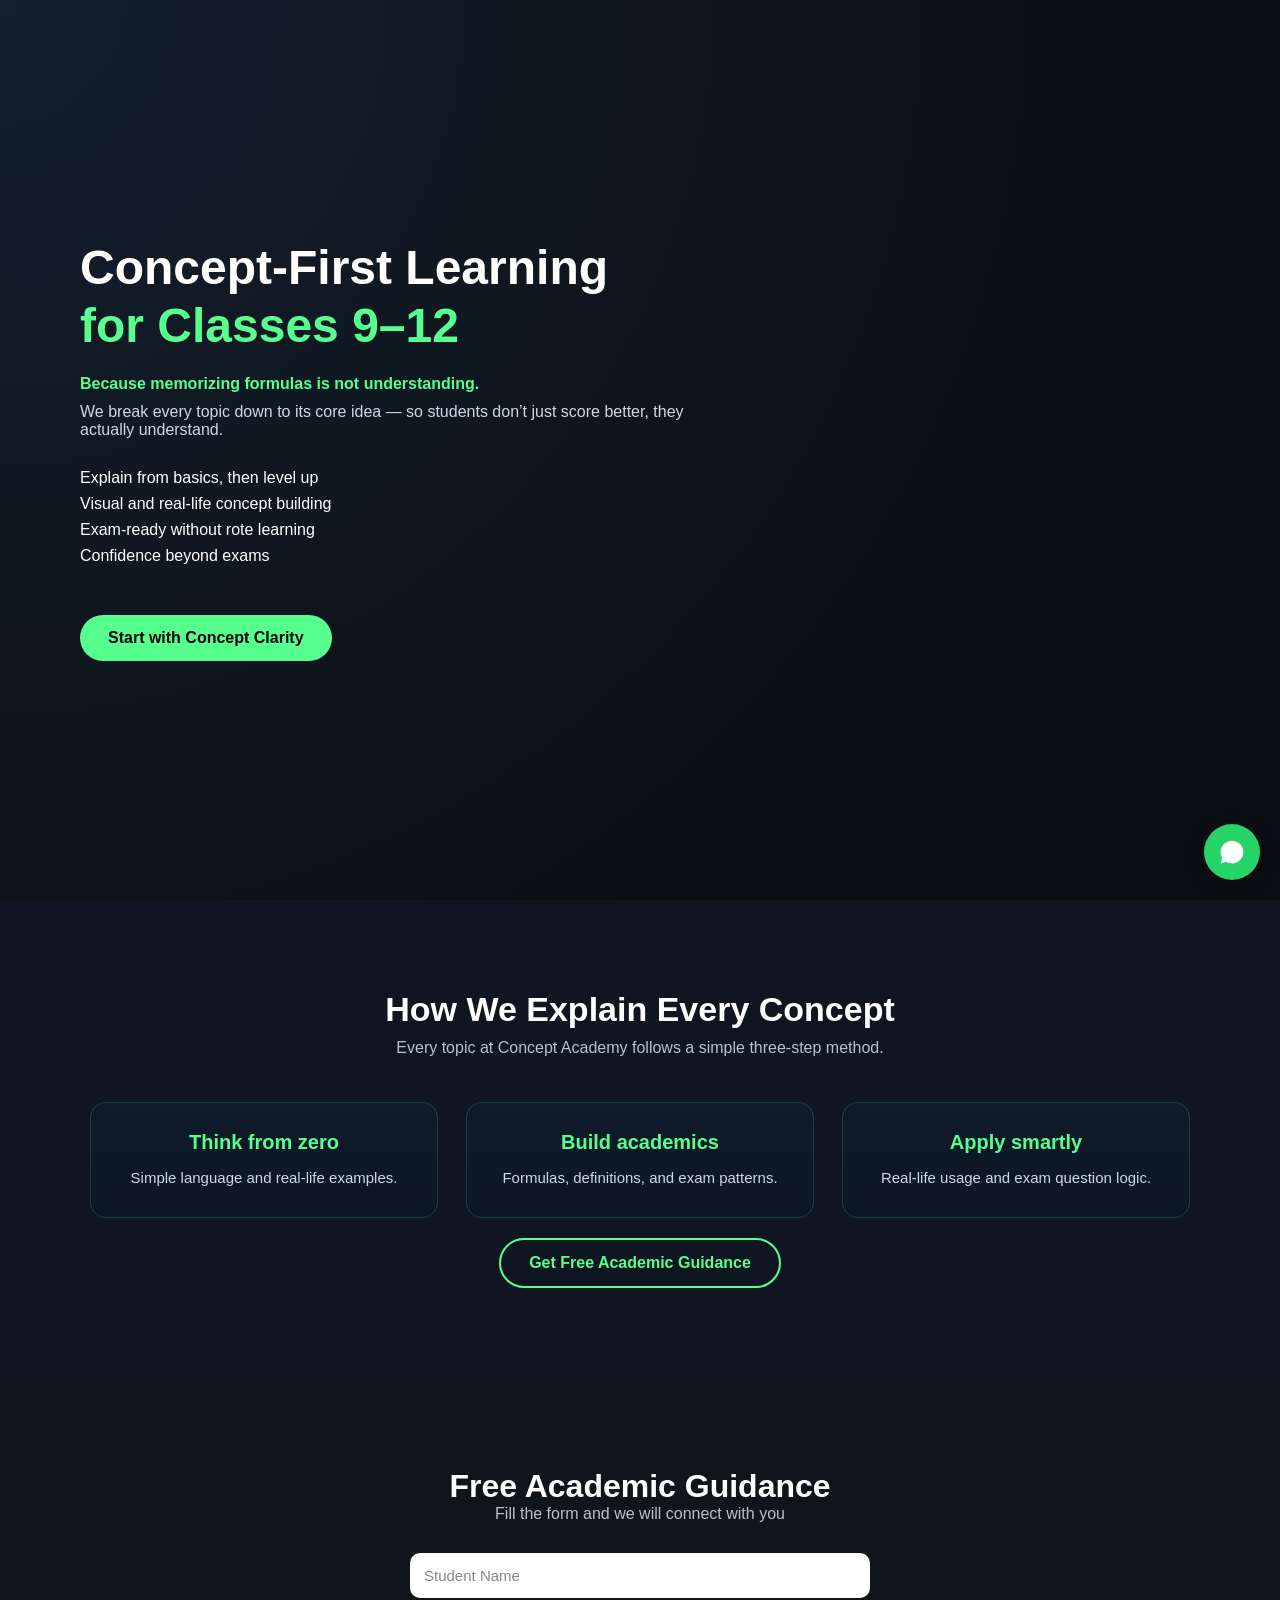
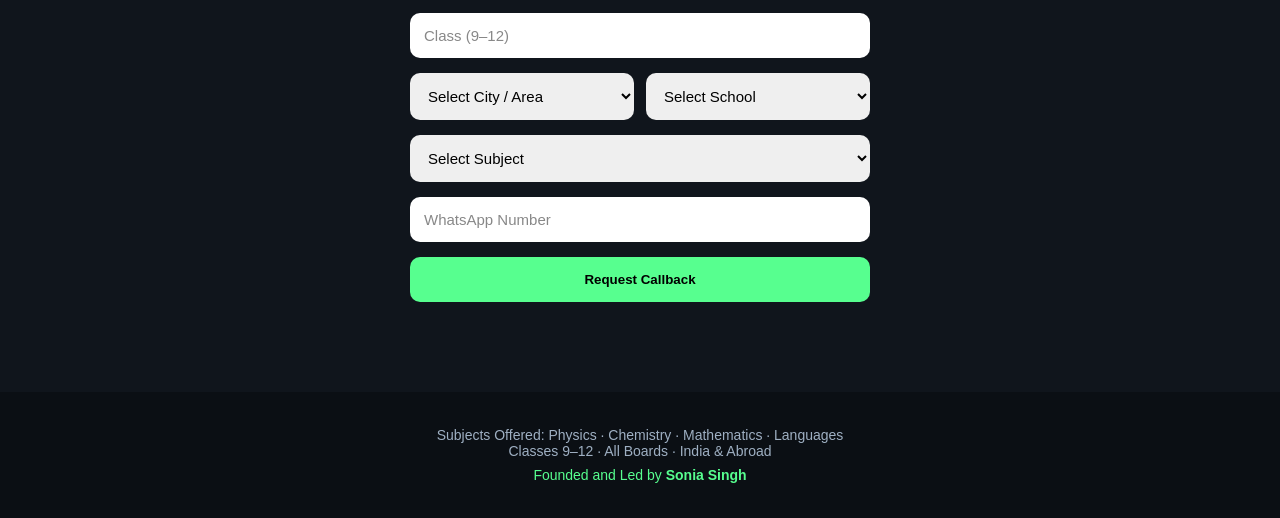
==== index.html @ 2df48bb9 "first website version" ====
<!DOCTYPE html>
<html lang="en">
<head>
  <meta charset="UTF-8" />
  <meta name="viewport" content="width=device-width, initial-scale=1.0" />
  <title>Concept Academy | Concept-First Learning</title>
  <link rel="stylesheet" href="style.css" />
</head>

<body>

<!-- HERO -->
<section class="hero reveal">
  <div class="hero-content">
    <h1>
      Concept-First Learning<br />
      <span>for Classes 9–12</span>
    </h1>

    <p class="tagline">Because memorizing formulas is not understanding.</p>

    <p class="subtext">
      We break every topic down to its core idea — so students don’t just score better,
      they actually understand.
    </p>

    <ul class="features">
      <li>Explain from basics, then level up</li>
      <li>Visual and real-life concept building</li>
      <li>Exam-ready without rote learning</li>
      <li>Confidence beyond exams</li>
    </ul>

    <a href="#method" class="cta">Start with Concept Clarity</a>
  </div>
</section>

<!-- METHOD -->
<section id="method" class="method reveal">
  <h2>How We Explain Every Concept</h2>
  <p class="method-sub">
    Every topic at Concept Academy follows a simple three-step method.
  </p>

  <div class="method-grid">
    <div class="method-card reveal">
      <h3>Think from zero</h3>
      <p>Simple language and real-life examples.</p>
    </div>

    <div class="method-card reveal">
      <h3>Build academics</h3>
      <p>Formulas, definitions, and exam patterns.</p>
    </div>

    <div class="method-card reveal">
      <h3>Apply smartly</h3>
      <p>Real-life usage and exam question logic.</p>
    </div>
  </div>

  <a href="#form" class="cta secondary">Get Free Academic Guidance</a>
</section>

<!-- FORM -->
<section id="form" class="form-section reveal">
  <h2>Free Academic Guidance</h2>
  <p>Fill the form and we will connect with you</p>

  <form id="leadForm">
    <input id="name" type="text" placeholder="Student Name" required />
    <input id="class" type="number" placeholder="Class (9–12)" required />

    <div class="two-col">
      <select id="city" required>
        <option value="" disabled selected>Select City / Area</option>
      </select>

      <select id="school" required>
        <option value="" disabled selected>Select School</option>
      </select>
    </div>

    <input id="cityOther" type="text" placeholder="Enter City / Area" />
    <input id="schoolOther" type="text" placeholder="Enter School Name" />

    <select id="subject" required>
      <option value="">Select Subject</option>
      <option>Physics</option>
      <option>Chemistry</option>
      <option>Mathematics</option>
      <option>Multiple Subjects</option>
    </select>

    <input id="phone" type="tel" placeholder="WhatsApp Number" required />
    <button type="submit">Request Callback</button>
  </form>
</section>

<!-- FOOTER -->
<footer>
  <p>Subjects Offered: Physics · Chemistry · Mathematics · Languages</p>
  <p>Classes 9–12 · All Boards · India & Abroad</p>
  <p class="owner">Founded and Led by <strong>Sonia Singh</strong></p>
</footer>

<!-- FLOATING WHATSAPP -->
<a
  id="whatsappFloat"
  class="whatsapp-float"
  data-number="919690862459"
  target="_blank"
  aria-label="Chat on WhatsApp"
>
  <svg viewBox="0 0 32 32" width="26" height="26" fill="#fff">
    <path d="M16 2C8.3 2 2 8.3 2 16c0 2.5.7 4.9 1.9 7.1L2 30l7.1-1.9C11.1 29.3 13.5 30 16 30c7.7 0 14-6.3 14-14S23.7 2 16 2z"/>
  </svg>
</a>

<script src="main.js"></script>
</body>
</html>
---- style.css ----
/* ================= GLOBAL ================= */
html {
  scroll-behavior: smooth;
}

* {
  margin: 0;
  padding: 0;
  box-sizing: border-box;
  font-family: "Segoe UI", Arial, sans-serif;
}

body {
  background: #0b0f14;
  color: #ffffff;
}

/* ================= HERO ================= */
.hero {
  min-height: 100vh;
  display: flex;
  align-items: center;
  padding: 80px;
  background: radial-gradient(circle at top left, #14202e, #0b0f14 70%);
}

.hero-content {
  max-width: 650px;
}

.hero h1 {
  font-size: 48px;
  line-height: 1.2;
}

.hero h1 span {
  color: #57ff8f;
}

.tagline {
  margin-top: 20px;
  color: #57ff8f;
  font-weight: 600;
}

.subtext {
  margin-top: 10px;
  color: #cfd8e3;
}

.features {
  margin: 30px 0;
  list-style: none;
}

.features li {
  margin-bottom: 8px;
}

/* ================= CTA ================= */
.cta {
  display: inline-block;
  margin-top: 20px;
  padding: 14px 28px;
  background: #57ff8f;
  color: #000;
  border-radius: 30px;
  font-weight: bold;
  text-decoration: none;
  transition: all 0.3s ease;
}

.cta:hover {
  transform: translateY(-2px);
  box-shadow: 0 8px 20px rgba(87, 255, 143, 0.35);
}

.cta.secondary {
  background: transparent;
  border: 2px solid #57ff8f;
  color: #57ff8f;
}

.cta.secondary:hover {
  background: #57ff8f;
  color: #000;
}

/* ================= METHOD SECTION ================= */
.method {
  padding: 90px 20px;
  background: #0f1621;
  text-align: center;
}

.method h2 {
  font-size: 34px;
}

.method-sub {
  margin-top: 10px;
  margin-bottom: 45px;
  color: #b5c2d1;
}

/* GRID */
.method-grid {
  display: grid;
  grid-template-columns: repeat(auto-fit, minmax(260px, 1fr));
  gap: 28px;
  max-width: 1100px;
  margin: auto;
}

/* CARD */
.method-card {
  background: linear-gradient(180deg, #101b2a, #0c1624);
  padding: 28px;
  border-radius: 16px;
  border: 1px solid rgba(87, 255, 143, 0.18);
  box-shadow: 0 0 0 rgba(87, 255, 143, 0);
  transition: all 0.35s ease;
}

.method-card:hover {
  transform: translateY(-6px);
  box-shadow: 0 0 22px rgba(87, 255, 143, 0.35);
}

/* CARD TEXT */
.method-card h3 {
  color: #57ff8f;
  margin-bottom: 12px;
  font-size: 20px;
  font-weight: 600;
}

.method-card p {
  color: #cfd8e3;
  line-height: 1.55;
  font-size: 15px;
}

/* ================= FORM SECTION ================= */
.form-section {
  background: #10151c;
  padding: 90px 20px;
  text-align: center;
}

.form-section h2 {
  font-size: 32px;
}

.form-section p {
  color: #b5c2d1;
  margin-bottom: 30px;
}

/* FORM */
form {
  max-width: 460px;
  margin: auto;
  display: grid;
  gap: 15px;
}

input,
select {
  padding: 14px;
  border-radius: 10px;
  border: none;
  width: 100%;
  font-size: 15px;
}

input::placeholder {
  color: #888;
}

.two-col {
  display: grid;
  grid-template-columns: 1fr 1fr;
  gap: 12px;
}

#cityOther,
#schoolOther {
  display: none;
}

/* BUTTON */
button {
  padding: 15px;
  border-radius: 10px;
  border: none;
  background: #57ff8f;
  font-weight: bold;
  cursor: pointer;
  transition: all 0.3s ease;
}

button:hover {
  transform: translateY(-2px);
  box-shadow: 0 8px 20px rgba(87, 255, 143, 0.35);
}

/* ================= FOOTER ================= */
footer {
  padding: 35px 20px;
  text-align: center;
  color: #9fb0c3;
  font-size: 14px;
}

footer .owner {
  margin-top: 8px;
  color: #57ff8f;
}

/* ================= FLOATING WHATSAPP ================= */
.whatsapp-float {
  position: fixed;
  right: 20px;
  bottom: 20px;
  width: 56px;
  height: 56px;
  background: #25d366;
  border-radius: 50%;
  display: flex;
  align-items: center;
  justify-content: center;
  box-shadow: 0 6px 18px rgba(0, 0, 0, 0.4);
  z-index: 9999;
  transition: transform 0.3s ease;
}

.whatsapp-float:hover {
  transform: scale(1.08);
}

/* ================= RESPONSIVE ================= */
@media (max-width: 768px) {
  .hero {
    padding: 60px 25px;
  }

  .hero h1 {
    font-size: 38px;
  }

  .two-col {
    grid-template-columns: 1fr;
  }
}

/* ================= SCROLL ANIMATION ================= */

.reveal {
  opacity: 0;
  transform: translateY(40px);
  transition: all 0.8s ease;
}

.reveal.active {
  opacity: 1;
  transform: translateY(0);
}
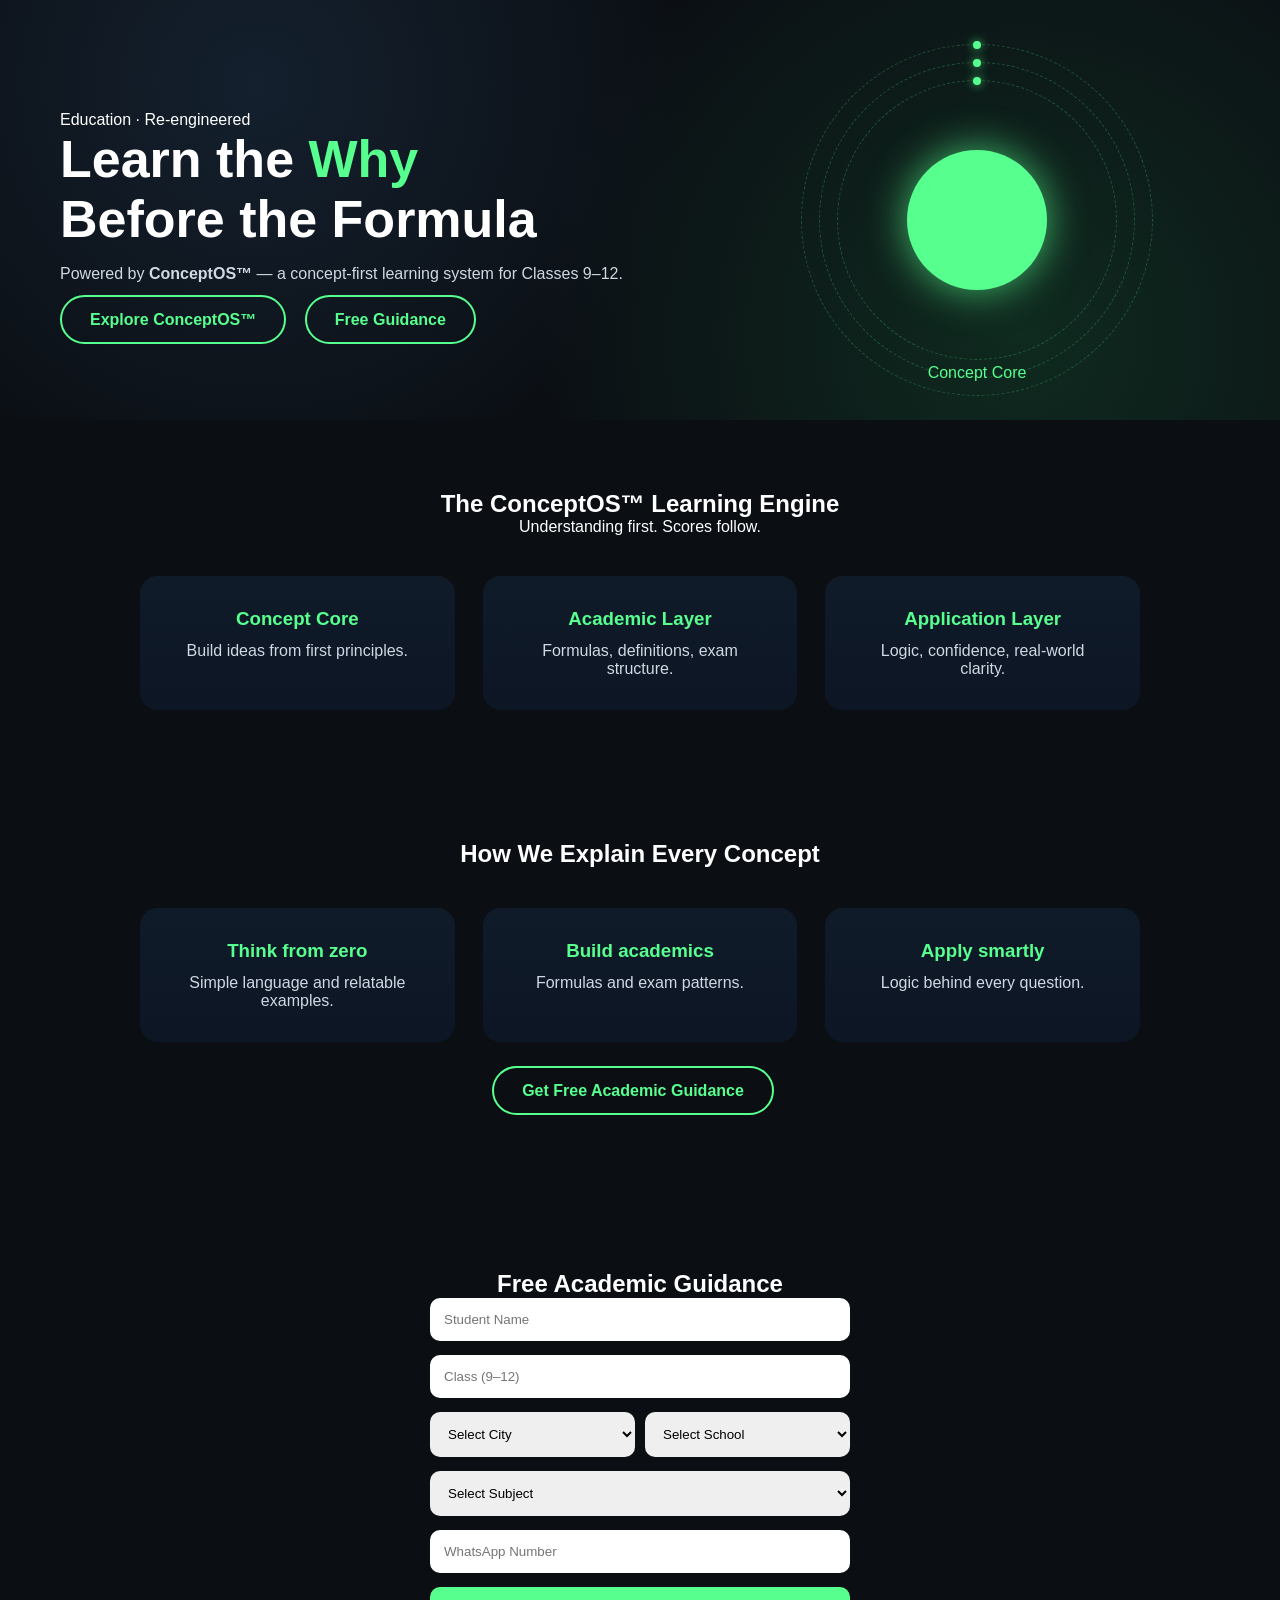
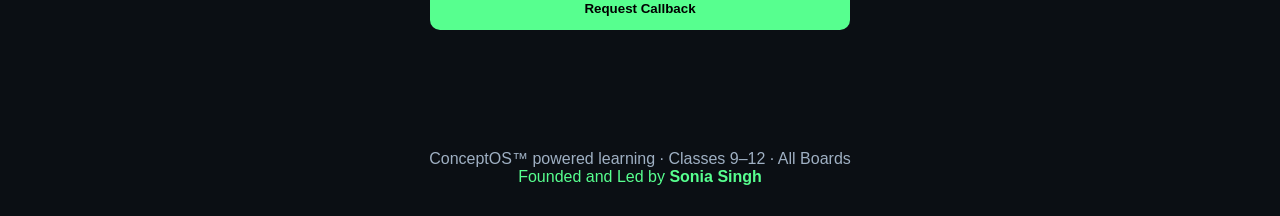
==== commit e97306f9: "Fix layout break, stabilize ConceptOS hero and galaxy animation" ====
--- a/index.html
+++ b/index.html
@@ -3,77 +3,104 @@
 <head>
   <meta charset="UTF-8" />
   <meta name="viewport" content="width=device-width, initial-scale=1.0" />
-  <title>Concept Academy | Concept-First Learning</title>
+  <title>Concept Academy | ConceptOS™</title>
   <link rel="stylesheet" href="style.css" />
 </head>
 
 <body>
 
 <!-- HERO -->
-<section class="hero reveal">
-  <div class="hero-content">
-    <h1>
-      Concept-First Learning<br />
-      <span>for Classes 9–12</span>
-    </h1>
+<section class="hero">
+  <div class="hero-grid">
 
-    <p class="tagline">Because memorizing formulas is not understanding.</p>
+    <div class="hero-text">
+      <p class="hero-eyebrow">Education · Re-engineered</p>
 
-    <p class="subtext">
-      We break every topic down to its core idea — so students don’t just score better,
-      they actually understand.
-    </p>
+      <h1>
+        Learn the <span>Why</span><br />
+        Before the Formula
+      </h1>
 
-    <ul class="features">
-      <li>Explain from basics, then level up</li>
-      <li>Visual and real-life concept building</li>
-      <li>Exam-ready without rote learning</li>
-      <li>Confidence beyond exams</li>
-    </ul>
+      <p class="hero-subtext">
+        Powered by <strong>ConceptOS™</strong> — a concept-first learning system
+        for Classes 9–12.
+      </p>
 
-    <a href="#method" class="cta">Start with Concept Clarity</a>
+      <div class="hero-cta">
+        <a href="#system" class="cta outline">Explore ConceptOS™</a>
+        <a href="#form" class="cta outline">Free Guidance</a>
+      </div>
+    </div>
+
+    <div class="hero-visual">
+      <div class="core-system">
+        <div class="orbit orbit-1"><span class="planet"></span></div>
+        <div class="orbit orbit-2"><span class="planet"></span></div>
+        <div class="orbit orbit-3"><span class="planet"></span></div>
+
+        <div class="galaxy"></div>
+        <div class="core-circle"></div>
+        <span class="core-label">Concept Core</span>
+      </div>
+    </div>
+
+  </div>
+</section>
+
+<!-- SYSTEM -->
+<section id="system" class="system">
+  <h2>The ConceptOS™ Learning Engine</h2>
+  <p class="system-sub">Understanding first. Scores follow.</p>
+
+  <div class="system-grid">
+    <div class="glow-card">
+      <h3>Concept Core</h3>
+      <p>Build ideas from first principles.</p>
+    </div>
+    <div class="glow-card">
+      <h3>Academic Layer</h3>
+      <p>Formulas, definitions, exam structure.</p>
+    </div>
+    <div class="glow-card">
+      <h3>Application Layer</h3>
+      <p>Logic, confidence, real-world clarity.</p>
+    </div>
   </div>
 </section>
 
 <!-- METHOD -->
-<section id="method" class="method reveal">
+<section class="method">
   <h2>How We Explain Every Concept</h2>
-  <p class="method-sub">
-    Every topic at Concept Academy follows a simple three-step method.
-  </p>
 
   <div class="method-grid">
-    <div class="method-card reveal">
+    <div class="glow-card">
       <h3>Think from zero</h3>
-      <p>Simple language and real-life examples.</p>
+      <p>Simple language and relatable examples.</p>
     </div>
-
-    <div class="method-card reveal">
+    <div class="glow-card">
       <h3>Build academics</h3>
-      <p>Formulas, definitions, and exam patterns.</p>
+      <p>Formulas and exam patterns.</p>
     </div>
-
-    <div class="method-card reveal">
+    <div class="glow-card">
       <h3>Apply smartly</h3>
-      <p>Real-life usage and exam question logic.</p>
+      <p>Logic behind every question.</p>
     </div>
   </div>
 
-  <a href="#form" class="cta secondary">Get Free Academic Guidance</a>
+  <a href="#form" class="cta outline">Get Free Academic Guidance</a>
 </section>
 
 <!-- FORM -->
-<section id="form" class="form-section reveal">
+<section id="form" class="form-section">
   <h2>Free Academic Guidance</h2>
-  <p>Fill the form and we will connect with you</p>
 
   <form id="leadForm">
-    <input id="name" type="text" placeholder="Student Name" required />
+    <input id="name" placeholder="Student Name" required />
     <input id="class" type="number" placeholder="Class (9–12)" required />
 
     <div class="two-col">
       <select id="city" required>
-        <option value="" disabled selected>Select City / Area</option>
+        <option value="" disabled selected>Select City</option>
       </select>
 
       <select id="school" required>
@@ -81,8 +108,8 @@
       </select>
     </div>
 
-    <input id="cityOther" type="text" placeholder="Enter City / Area" />
-    <input id="schoolOther" type="text" placeholder="Enter School Name" />
+    <input id="cityOther" placeholder="Enter City" />
+    <input id="schoolOther" placeholder="Enter School" />
 
     <select id="subject" required>
       <option value="">Select Subject</option>
@@ -92,30 +119,15 @@
       <option>Multiple Subjects</option>
     </select>
 
-    <input id="phone" type="tel" placeholder="WhatsApp Number" required />
+    <input id="phone" placeholder="WhatsApp Number" required />
     <button type="submit">Request Callback</button>
   </form>
 </section>
 
-<!-- FOOTER -->
 <footer>
-  <p>Subjects Offered: Physics · Chemistry · Mathematics · Languages</p>
-  <p>Classes 9–12 · All Boards · India & Abroad</p>
+  <p>ConceptOS™ powered learning · Classes 9–12 · All Boards</p>
   <p class="owner">Founded and Led by <strong>Sonia Singh</strong></p>
 </footer>
-
-<!-- FLOATING WHATSAPP -->
-<a
-  id="whatsappFloat"
-  class="whatsapp-float"
-  data-number="919690862459"
-  target="_blank"
-  aria-label="Chat on WhatsApp"
->
-  <svg viewBox="0 0 32 32" width="26" height="26" fill="#fff">
-    <path d="M16 2C8.3 2 2 8.3 2 16c0 2.5.7 4.9 1.9 7.1L2 30l7.1-1.9C11.1 29.3 13.5 30 16 30c7.7 0 14-6.3 14-14S23.7 2 16 2z"/>
-  </svg>
-</a>
 
 <script src="main.js"></script>
 </body>
--- a/style.css
+++ b/style.css
@@ -1,268 +1,212 @@
-/* ================= GLOBAL ================= */
-html {
-  scroll-behavior: smooth;
-}
-
-* {
-  margin: 0;
-  padding: 0;
-  box-sizing: border-box;
-  font-family: "Segoe UI", Arial, sans-serif;
-}
-
+* { margin: 0; padding: 0; box-sizing: border-box; }
 body {
   background: #0b0f14;
-  color: #ffffff;
-}
-
-/* ================= HERO ================= */
+  color: #fff;
+  font-family: "Segoe UI", Arial, sans-serif;
+}
+
+/* HERO */
 .hero {
-  min-height: 100vh;
-  display: flex;
+  padding: 90px 60px 70px; /* reduced bottom gap */
+  background:
+    radial-gradient(circle at 20% 20%, #14202e, transparent 40%),
+    radial-gradient(circle at 80% 80%, #0f2a1f, transparent 45%),
+    #0b0f14;
+}
+
+.hero-grid {
+  max-width: 1200px;
+  margin: auto;
+  display: grid;
+  grid-template-columns: 1.1fr 0.9fr;
+  gap: 80px;
   align-items: center;
-  padding: 80px;
-  background: radial-gradient(circle at top left, #14202e, #0b0f14 70%);
-}
-
-.hero-content {
-  max-width: 650px;
-}
-
-.hero h1 {
-  font-size: 48px;
-  line-height: 1.2;
-}
-
-.hero h1 span {
-  color: #57ff8f;
-}
-
-.tagline {
-  margin-top: 20px;
-  color: #57ff8f;
-  font-weight: 600;
-}
-
-.subtext {
-  margin-top: 10px;
+}
+
+.hero h1 { font-size: 52px; }
+.hero h1 span { color: #57ff8f; }
+
+.hero-subtext {
+  margin-top: 16px;
   color: #cfd8e3;
 }
 
-.features {
-  margin: 30px 0;
-  list-style: none;
-}
-
-.features li {
-  margin-bottom: 8px;
-}
-
-/* ================= CTA ================= */
+.hero-cta { margin-top: 28px; }
+
+/* CTA */
 .cta {
-  display: inline-block;
-  margin-top: 20px;
   padding: 14px 28px;
-  background: #57ff8f;
-  color: #000;
   border-radius: 30px;
-  font-weight: bold;
-  text-decoration: none;
-  transition: all 0.3s ease;
-}
-
-.cta:hover {
-  transform: translateY(-2px);
-  box-shadow: 0 8px 20px rgba(87, 255, 143, 0.35);
-}
-
-.cta.secondary {
-  background: transparent;
   border: 2px solid #57ff8f;
   color: #57ff8f;
-}
-
-.cta.secondary:hover {
+  text-decoration: none;
+  font-weight: bold;
+  margin-right: 14px;
+}
+.cta:hover {
   background: #57ff8f;
   color: #000;
 }
 
-/* ================= METHOD SECTION ================= */
+/* CORE SYSTEM */
+.hero-visual {
+  display: flex;
+  justify-content: center;
+}
+
+.core-system {
+  width: 260px;
+  height: 260px;
+  position: relative;
+}
+
+/* ORBITS */
+.orbit {
+  position: absolute;
+  inset: 0;
+  border-radius: 50%;
+  border: 1px dashed rgba(87,255,143,0.25);
+  animation: spin linear infinite;
+}
+
+.orbit-1 { inset: -10px; animation-duration: 18s; }
+.orbit-2 { inset: -28px; animation-duration: 26s; }
+.orbit-3 { inset: -46px; animation-duration: 34s; }
+
+/* PLANET */
+.planet {
+  position: absolute;
+  top: -4px;
+  left: 50%;
+  width: 8px;
+  height: 8px;
+  background: #57ff8f;
+  border-radius: 50%;
+  box-shadow: 0 0 10px rgba(87,255,143,0.8);
+  transform: translateX(-50%);
+}
+
+/* CORE */
+.galaxy {
+  position: absolute;
+  inset: 0;
+  border-radius: 50%;
+}
+
+.core-circle {
+  position: absolute;
+  inset: 60px;
+  border-radius: 50%;
+  background: #57ff8f;
+  box-shadow: 0 0 40px rgba(87,255,143,.7);
+}
+
+.core-label {
+  position: absolute;
+  bottom: -32px;
+  width: 100%;
+  text-align: center;
+  color: #57ff8f;
+}
+
+@keyframes spin {
+  to { transform: rotate(360deg); }
+}
+
+/* SECTIONS (reduced gap between system & method) */
+.system {
+  padding: 70px 20px 40px;
+  text-align: center;
+}
+
 .method {
-  padding: 90px 20px;
-  background: #0f1621;
-  text-align: center;
-}
-
-.method h2 {
-  font-size: 34px;
-}
-
-.method-sub {
-  margin-top: 10px;
-  margin-bottom: 45px;
-  color: #b5c2d1;
-}
-
-/* GRID */
-.method-grid {
-  display: grid;
-  grid-template-columns: repeat(auto-fit, minmax(260px, 1fr));
+  padding: 50px 20px 80px;
+  text-align: center;
+}
+
+/* GLOW CARDS */
+.system-grid, .method-grid {
+  max-width: 1000px;
+  margin: 40px auto;
+  display: grid;
+  grid-template-columns: repeat(auto-fit,minmax(260px,1fr));
   gap: 28px;
-  max-width: 1100px;
-  margin: auto;
-}
-
-/* CARD */
-.method-card {
+}
+
+.glow-card {
+  position: relative;
   background: linear-gradient(180deg, #101b2a, #0c1624);
-  padding: 28px;
-  border-radius: 16px;
-  border: 1px solid rgba(87, 255, 143, 0.18);
-  box-shadow: 0 0 0 rgba(87, 255, 143, 0);
-  transition: all 0.35s ease;
-}
-
-.method-card:hover {
-  transform: translateY(-6px);
-  box-shadow: 0 0 22px rgba(87, 255, 143, 0.35);
-}
-
-/* CARD TEXT */
-.method-card h3 {
+  padding: 32px;
+  border-radius: 18px;
+  overflow: hidden;
+  transition: transform 0.35s ease;
+}
+
+.glow-card h3 {
   color: #57ff8f;
   margin-bottom: 12px;
-  font-size: 20px;
-  font-weight: 600;
-}
-
-.method-card p {
+  position: relative;
+  z-index: 2;
+}
+
+.glow-card p {
   color: #cfd8e3;
-  line-height: 1.55;
-  font-size: 15px;
-}
-
-/* ================= FORM SECTION ================= */
+  position: relative;
+  z-index: 2;
+}
+
+.glow-card::before {
+  content: "";
+  position: absolute;
+  inset: -40%;
+  background: radial-gradient(circle, rgba(87,255,143,0.25), transparent 60%);
+  opacity: 0;
+  transition: opacity 0.4s ease;
+}
+
+.glow-card:hover::before { opacity: 1; }
+.glow-card:hover { transform: translateY(-6px); }
+
+/* FORM */
 .form-section {
-  background: #10151c;
   padding: 90px 20px;
   text-align: center;
 }
 
-.form-section h2 {
-  font-size: 32px;
-}
-
-.form-section p {
-  color: #b5c2d1;
-  margin-bottom: 30px;
-}
-
-/* FORM */
-form {
-  max-width: 460px;
+.form-section form {
+  max-width: 420px;
   margin: auto;
   display: grid;
-  gap: 15px;
-}
-
-input,
-select {
+  gap: 14px;
+}
+
+input, select, button {
   padding: 14px;
   border-radius: 10px;
   border: none;
-  width: 100%;
-  font-size: 15px;
-}
-
-input::placeholder {
-  color: #888;
 }
 
 .two-col {
   display: grid;
   grid-template-columns: 1fr 1fr;
-  gap: 12px;
-}
-
-#cityOther,
-#schoolOther {
-  display: none;
-}
-
-/* BUTTON */
+  gap: 10px;
+}
+
+#cityOther, #schoolOther { display: none; }
+
 button {
-  padding: 15px;
-  border-radius: 10px;
-  border: none;
   background: #57ff8f;
   font-weight: bold;
-  cursor: pointer;
-  transition: all 0.3s ease;
-}
-
-button:hover {
-  transform: translateY(-2px);
-  box-shadow: 0 8px 20px rgba(87, 255, 143, 0.35);
-}
-
-/* ================= FOOTER ================= */
+}
+
+/* FOOTER */
 footer {
-  padding: 35px 20px;
+  padding: 30px;
   text-align: center;
   color: #9fb0c3;
-  font-size: 14px;
-}
-
-footer .owner {
-  margin-top: 8px;
-  color: #57ff8f;
-}
-
-/* ================= FLOATING WHATSAPP ================= */
-.whatsapp-float {
-  position: fixed;
-  right: 20px;
-  bottom: 20px;
-  width: 56px;
-  height: 56px;
-  background: #25d366;
-  border-radius: 50%;
-  display: flex;
-  align-items: center;
-  justify-content: center;
-  box-shadow: 0 6px 18px rgba(0, 0, 0, 0.4);
-  z-index: 9999;
-  transition: transform 0.3s ease;
-}
-
-.whatsapp-float:hover {
-  transform: scale(1.08);
-}
-
-/* ================= RESPONSIVE ================= */
-@media (max-width: 768px) {
-  .hero {
-    padding: 60px 25px;
-  }
-
-  .hero h1 {
-    font-size: 38px;
-  }
-
-  .two-col {
-    grid-template-columns: 1fr;
-  }
-}
-
-/* ================= SCROLL ANIMATION ================= */
-
-.reveal {
-  opacity: 0;
-  transform: translateY(40px);
-  transition: all 0.8s ease;
-}
-
-.reveal.active {
-  opacity: 1;
-  transform: translateY(0);
-}
+}
+.owner { color: #57ff8f; }
+
+@media(max-width:900px){
+  .hero-grid { grid-template-columns: 1fr; text-align: center; }
+}
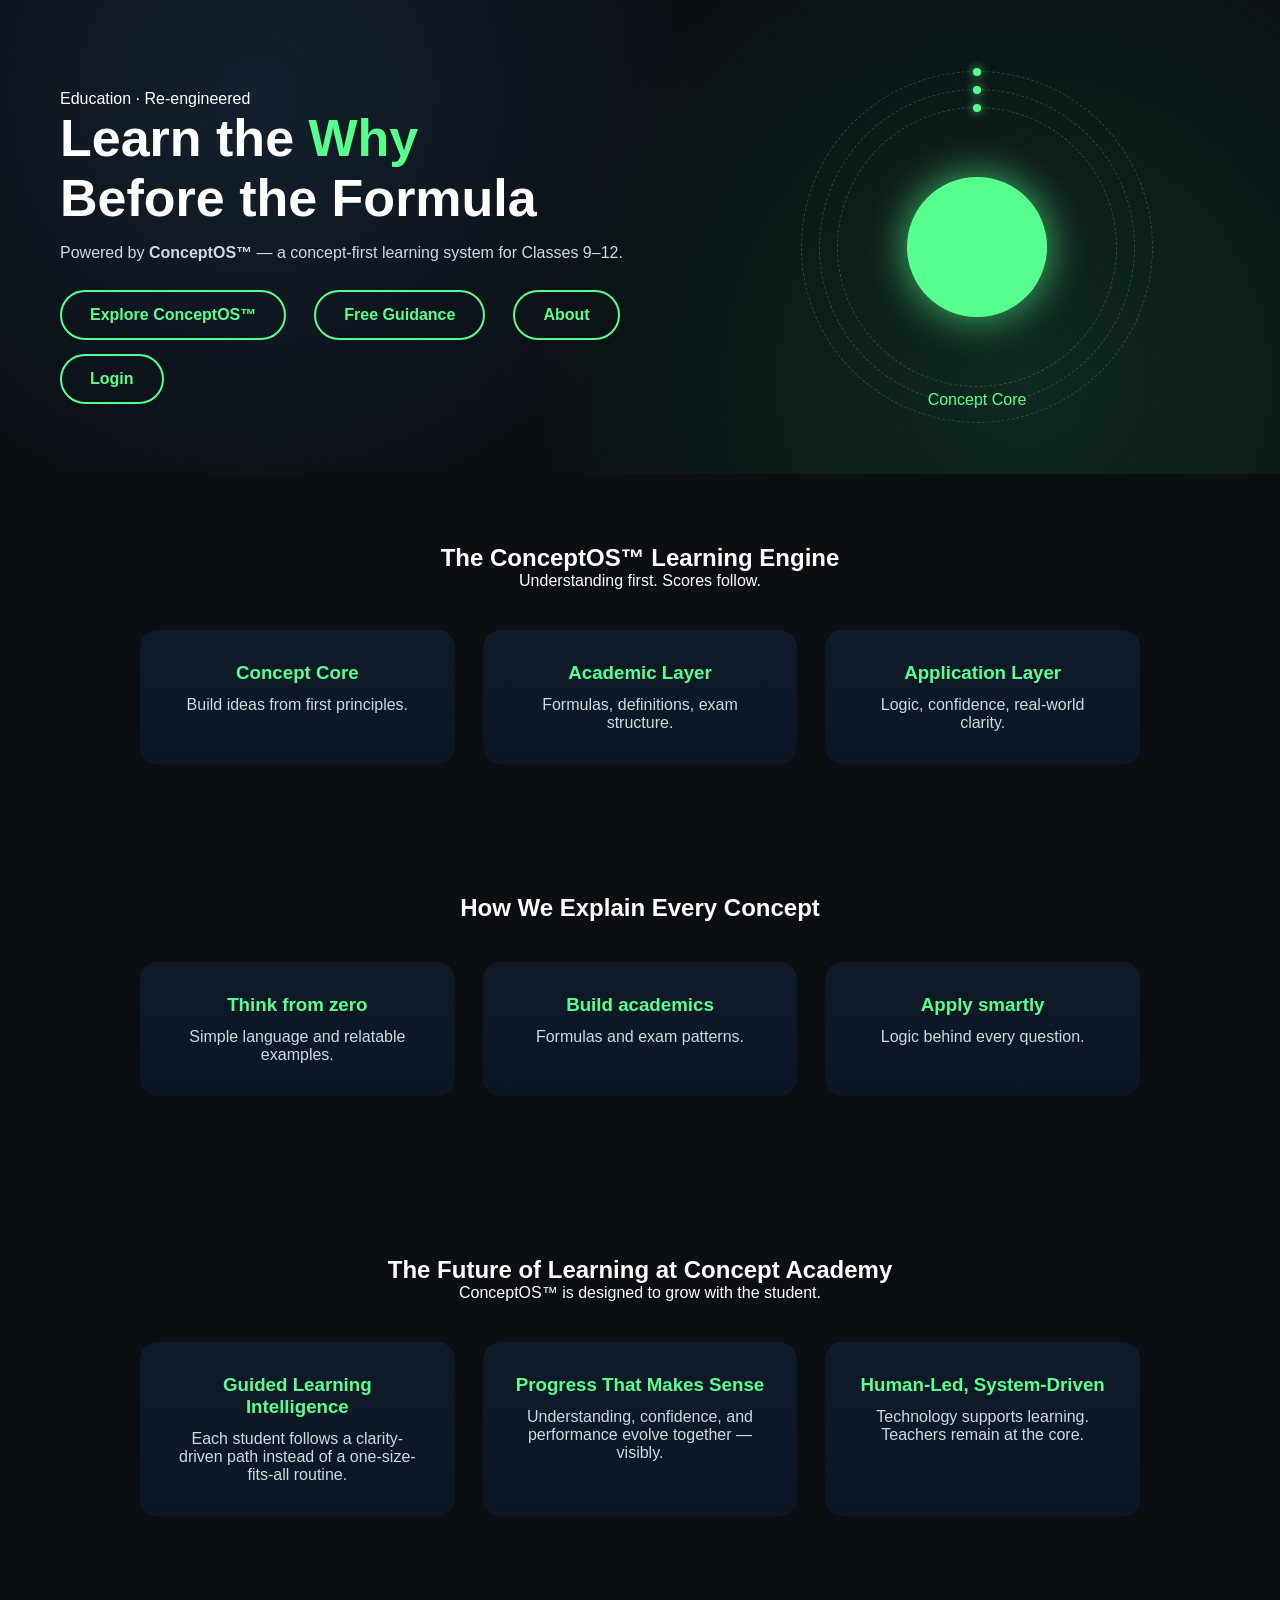
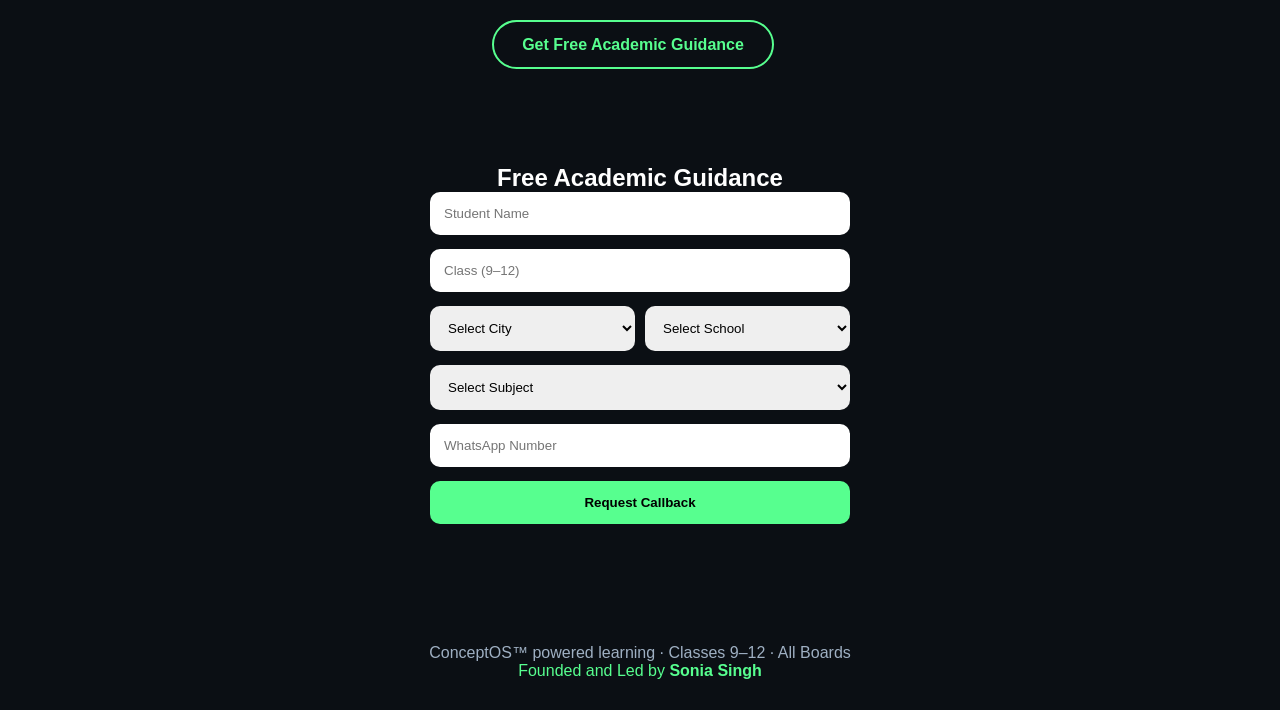
==== commit 3b387100: "Add About page and Login page, improve site structure" ====
--- a/index.html
+++ b/index.html
@@ -4,12 +4,14 @@
   <meta charset="UTF-8" />
   <meta name="viewport" content="width=device-width, initial-scale=1.0" />
   <title>Concept Academy | ConceptOS™</title>
-  <link rel="stylesheet" href="style.css" />
+
+  <!-- V2 CSS -->
+  <link rel="stylesheet" href="main.css" />
 </head>
 
 <body>
 
-<!-- HERO -->
+<!-- ================= HERO ================= -->
 <section class="hero">
   <div class="hero-grid">
 
@@ -26,9 +28,11 @@
         for Classes 9–12.
       </p>
 
-      <div class="hero-cta">
+      <div class="hero-cta" style="display:flex; flex-wrap:wrap; gap:14px;">
         <a href="#system" class="cta outline">Explore ConceptOS™</a>
         <a href="#form" class="cta outline">Free Guidance</a>
+        <a href="about.html" class="cta outline">About</a>
+        <a href="login.html" class="cta outline">Login</a>
       </div>
     </div>
 
@@ -47,7 +51,7 @@
   </div>
 </section>
 
-<!-- SYSTEM -->
+<!-- ================= SYSTEM ================= -->
 <section id="system" class="system">
   <h2>The ConceptOS™ Learning Engine</h2>
   <p class="system-sub">Understanding first. Scores follow.</p>
@@ -68,7 +72,7 @@
   </div>
 </section>
 
-<!-- METHOD -->
+<!-- ================= METHOD ================= -->
 <section class="method">
   <h2>How We Explain Every Concept</h2>
 
@@ -86,18 +90,46 @@
       <p>Logic behind every question.</p>
     </div>
   </div>
-
-  <a href="#form" class="cta outline">Get Free Academic Guidance</a>
 </section>
 
-<!-- FORM -->
+<!-- ================= FUTURE ================= -->
+<section class="system" style="padding-top:40px">
+  <h2>The Future of Learning at Concept Academy</h2>
+  <p class="system-sub">ConceptOS™ is designed to grow with the student.</p>
+
+  <div class="system-grid">
+    <div class="glow-card">
+      <h3>Guided Learning Intelligence</h3>
+      <p>Each student follows a clarity-driven path instead of a one-size-fits-all routine.</p>
+    </div>
+
+    <div class="glow-card">
+      <h3>Progress That Makes Sense</h3>
+      <p>Understanding, confidence, and performance evolve together — visibly.</p>
+    </div>
+
+    <div class="glow-card">
+      <h3>Human-Led, System-Driven</h3>
+      <p>Technology supports learning. Teachers remain at the core.</p>
+    </div>
+  </div>
+</section>
+<div style="text-align:center; padding:40px 0 20px;">
+  <a href="#form" class="cta outline">Get Free Academic Guidance</a>
+</div>
+
+
+<!-- ================= FORM ================= -->
 <section id="form" class="form-section">
   <h2>Free Academic Guidance</h2>
 
   <form id="leadForm">
+
     <input id="name" placeholder="Student Name" required />
+
     <input id="class" type="number" placeholder="Class (9–12)" required />
 
+    <!-- City & School -->
     <div class="two-col">
       <select id="city" required>
         <option value="" disabled selected>Select City</option>
@@ -108,6 +140,7 @@
       </select>
     </div>
 
+    <!-- Other inputs -->
     <input id="cityOther" placeholder="Enter City" />
     <input id="schoolOther" placeholder="Enter School" />
 
@@ -120,15 +153,18 @@
     </select>
 
     <input id="phone" placeholder="WhatsApp Number" required />
+
     <button type="submit">Request Callback</button>
   </form>
 </section>
 
+<!-- ================= FOOTER ================= -->
 <footer>
   <p>ConceptOS™ powered learning · Classes 9–12 · All Boards</p>
   <p class="owner">Founded and Led by <strong>Sonia Singh</strong></p>
 </footer>
 
+<!-- V2 JS -->
 <script src="main.js"></script>
 </body>
 </html>
--- a/main.css
+++ b/main.css
@@ -0,0 +1,268 @@
+* { margin: 0; padding: 0; box-sizing: border-box; }
+
+body {
+  background: #0b0f14;
+  color: #fff;
+  font-family: "Segoe UI", Arial, sans-serif;
+}
+
+/* HERO */
+.hero {
+  padding: 90px 60px 70px;
+  background:
+    radial-gradient(circle at 20% 20%, #14202e, transparent 40%),
+    radial-gradient(circle at 80% 80%, #0f2a1f, transparent 45%),
+    #0b0f14;
+}
+
+.hero-grid {
+  max-width: 1200px;
+  margin: auto;
+  display: grid;
+  grid-template-columns: 1.1fr 0.9fr;
+  gap: 80px;
+  align-items: center;
+}
+
+.hero h1 { font-size: 52px; }
+.hero h1 span { color: #57ff8f; }
+
+.hero-subtext {
+  margin-top: 16px;
+  color: #cfd8e3;
+}
+
+.hero-cta { margin-top: 28px; }
+
+/* CTA */
+.cta {
+  padding: 14px 28px;
+  border-radius: 30px;
+  border: 2px solid #57ff8f;
+  color: #57ff8f;
+  text-decoration: none;
+  font-weight: bold;
+  margin-right: 14px;
+}
+
+.cta:hover {
+  background: #57ff8f;
+  color: #000;
+}
+
+/* CORE SYSTEM */
+.hero-visual {
+  display: flex;
+  justify-content: center;
+}
+
+.core-system {
+  width: 260px;
+  height: 260px;
+  position: relative;
+}
+
+/* ORBITS */
+.orbit {
+  position: absolute;
+  inset: 0;
+  border-radius: 50%;
+  border: 1px dashed rgba(87,255,143,0.25);
+  animation: spin linear infinite;
+}
+
+.orbit-1 { inset: -10px; animation-duration: 18s; }
+.orbit-2 { inset: -28px; animation-duration: 26s; }
+.orbit-3 { inset: -46px; animation-duration: 34s; }
+
+/* PLANET */
+.planet {
+  position: absolute;
+  top: -4px;
+  left: 50%;
+  width: 8px;
+  height: 8px;
+  background: #57ff8f;
+  border-radius: 50%;
+  box-shadow: 0 0 10px rgba(87,255,143,0.8);
+  transform: translateX(-50%);
+}
+
+/* CORE */
+.galaxy {
+  position: absolute;
+  inset: 0;
+  border-radius: 50%;
+}
+
+.core-circle {
+  position: absolute;
+  inset: 60px;
+  border-radius: 50%;
+  background: #57ff8f;
+  box-shadow: 0 0 40px rgba(87,255,143,.7);
+}
+
+.core-label {
+  position: absolute;
+  bottom: -32px;
+  width: 100%;
+  text-align: center;
+  color: #57ff8f;
+}
+
+@keyframes spin {
+  to { transform: rotate(360deg); }
+}
+
+/* SECTIONS */
+.system {
+  padding: 70px 20px 40px;
+  text-align: center;
+}
+
+.method {
+  padding: 50px 20px 80px;
+  text-align: center;
+}
+
+/* GLOW CARDS */
+.system-grid, .method-grid {
+  max-width: 1000px;
+  margin: 40px auto;
+  display: grid;
+  grid-template-columns: repeat(auto-fit,minmax(260px,1fr));
+  gap: 28px;
+}
+
+.glow-card {
+  position: relative;
+  background: linear-gradient(180deg, #101b2a, #0c1624);
+  padding: 32px;
+  border-radius: 18px;
+  overflow: hidden;
+  transition: transform 0.35s ease;
+}
+
+.glow-card h3 {
+  color: #57ff8f;
+  margin-bottom: 12px;
+  position: relative;
+  z-index: 2;
+}
+
+.glow-card p {
+  color: #cfd8e3;
+  position: relative;
+  z-index: 2;
+}
+
+.glow-card::before {
+  content: "";
+  position: absolute;
+  inset: -40%;
+  background: radial-gradient(circle, rgba(87,255,143,0.25), transparent 60%);
+  opacity: 0;
+  transition: opacity 0.4s ease;
+}
+
+/* DESKTOP HOVER (RESTORED) */
+.glow-card:hover::before { opacity: 1; }
+.glow-card:hover { transform: translateY(-6px); }
+
+/* FORM */
+.form-section {
+  padding: 90px 20px;
+  text-align: center;
+}
+
+.form-section form {
+  max-width: 420px;
+  margin: auto;
+  display: grid;
+  gap: 14px;
+}
+
+input, select, button {
+  padding: 14px;
+  border-radius: 10px;
+  border: none;
+}
+
+.two-col {
+  display: grid;
+  grid-template-columns: 1fr 1fr;
+  gap: 10px;
+}
+
+#cityOther, #schoolOther { display: none; }
+
+button {
+  background: #57ff8f;
+  font-weight: bold;
+}
+
+/* FOOTER */
+footer {
+  padding: 30px;
+  text-align: center;
+  color: #9fb0c3;
+}
+.owner { color: #57ff8f; }
+
+/* =============================== */
+/* 📱 MOBILE = APP EXPERIENCE     */
+/* =============================== */
+
+@media (max-width: 900px){
+  .hero-grid {
+    grid-template-columns: 1fr;
+    text-align: center;
+  }
+}
+
+@media (max-width: 768px) {
+
+  /* CTA stacking */
+  .hero-cta {
+    display: flex;
+    flex-direction: column;
+    gap: 14px;
+    align-items: center;
+  }
+
+  .hero-cta .cta {
+    width: 100%;
+    max-width: 260px;
+    margin-right: 0;
+  }
+
+  /* Galaxy scaling + pulse */
+  .core-system {
+    width: 200px;
+    height: 200px;
+    animation: pulse 3s ease-in-out infinite;
+  }
+
+  .orbit-1 { inset: -8px; }
+  .orbit-2 { inset: -20px; }
+  .orbit-3 { inset: -32px; }
+
+  .core-circle {
+    inset: 45px;
+    box-shadow: 0 0 45px rgba(87,255,143,0.9);
+  }
+
+  /* Scroll-based glow */
+  .glow-active::before { opacity: 1; }
+  .glow-active { transform: translateY(-6px); }
+
+  .glow-card:active {
+    transform: scale(0.97);
+  }
+}
+
+@keyframes pulse {
+  0%,100% { transform: scale(1); }
+  50% { transform: scale(1.04); }
+}
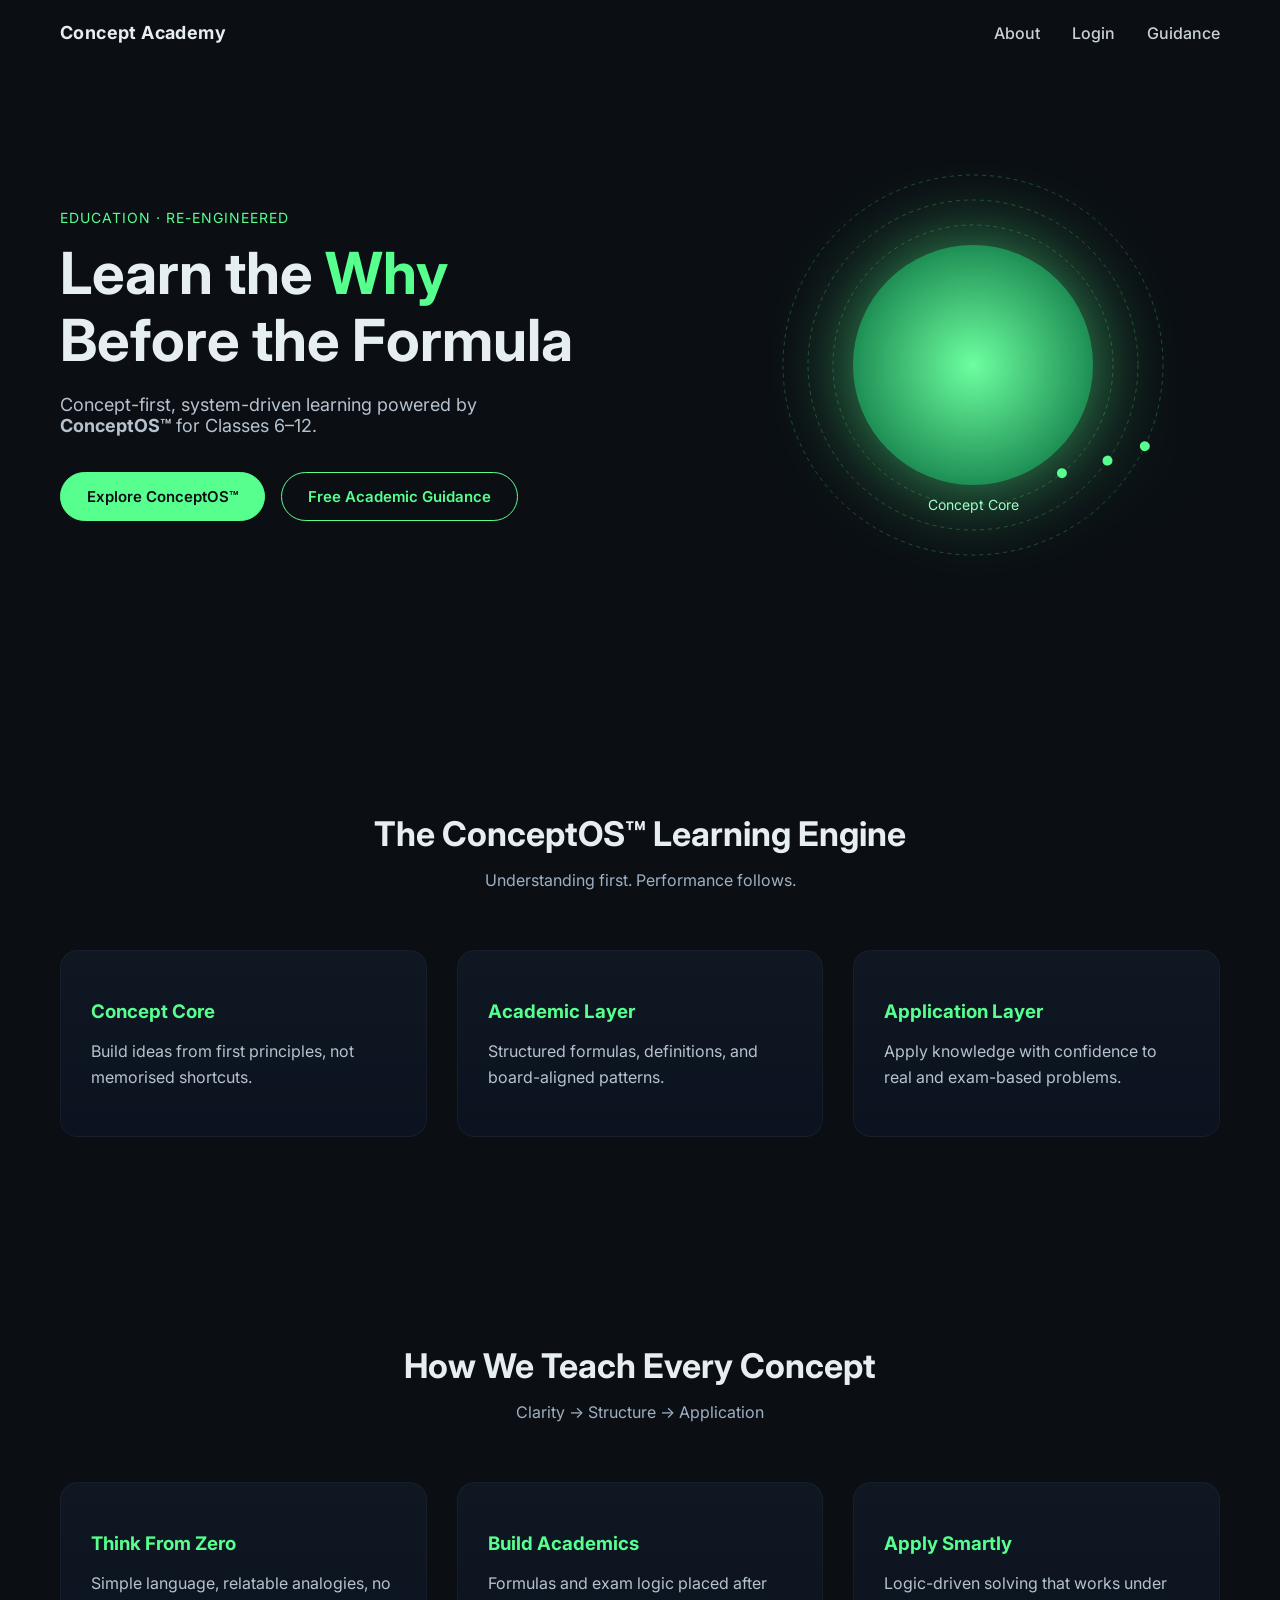
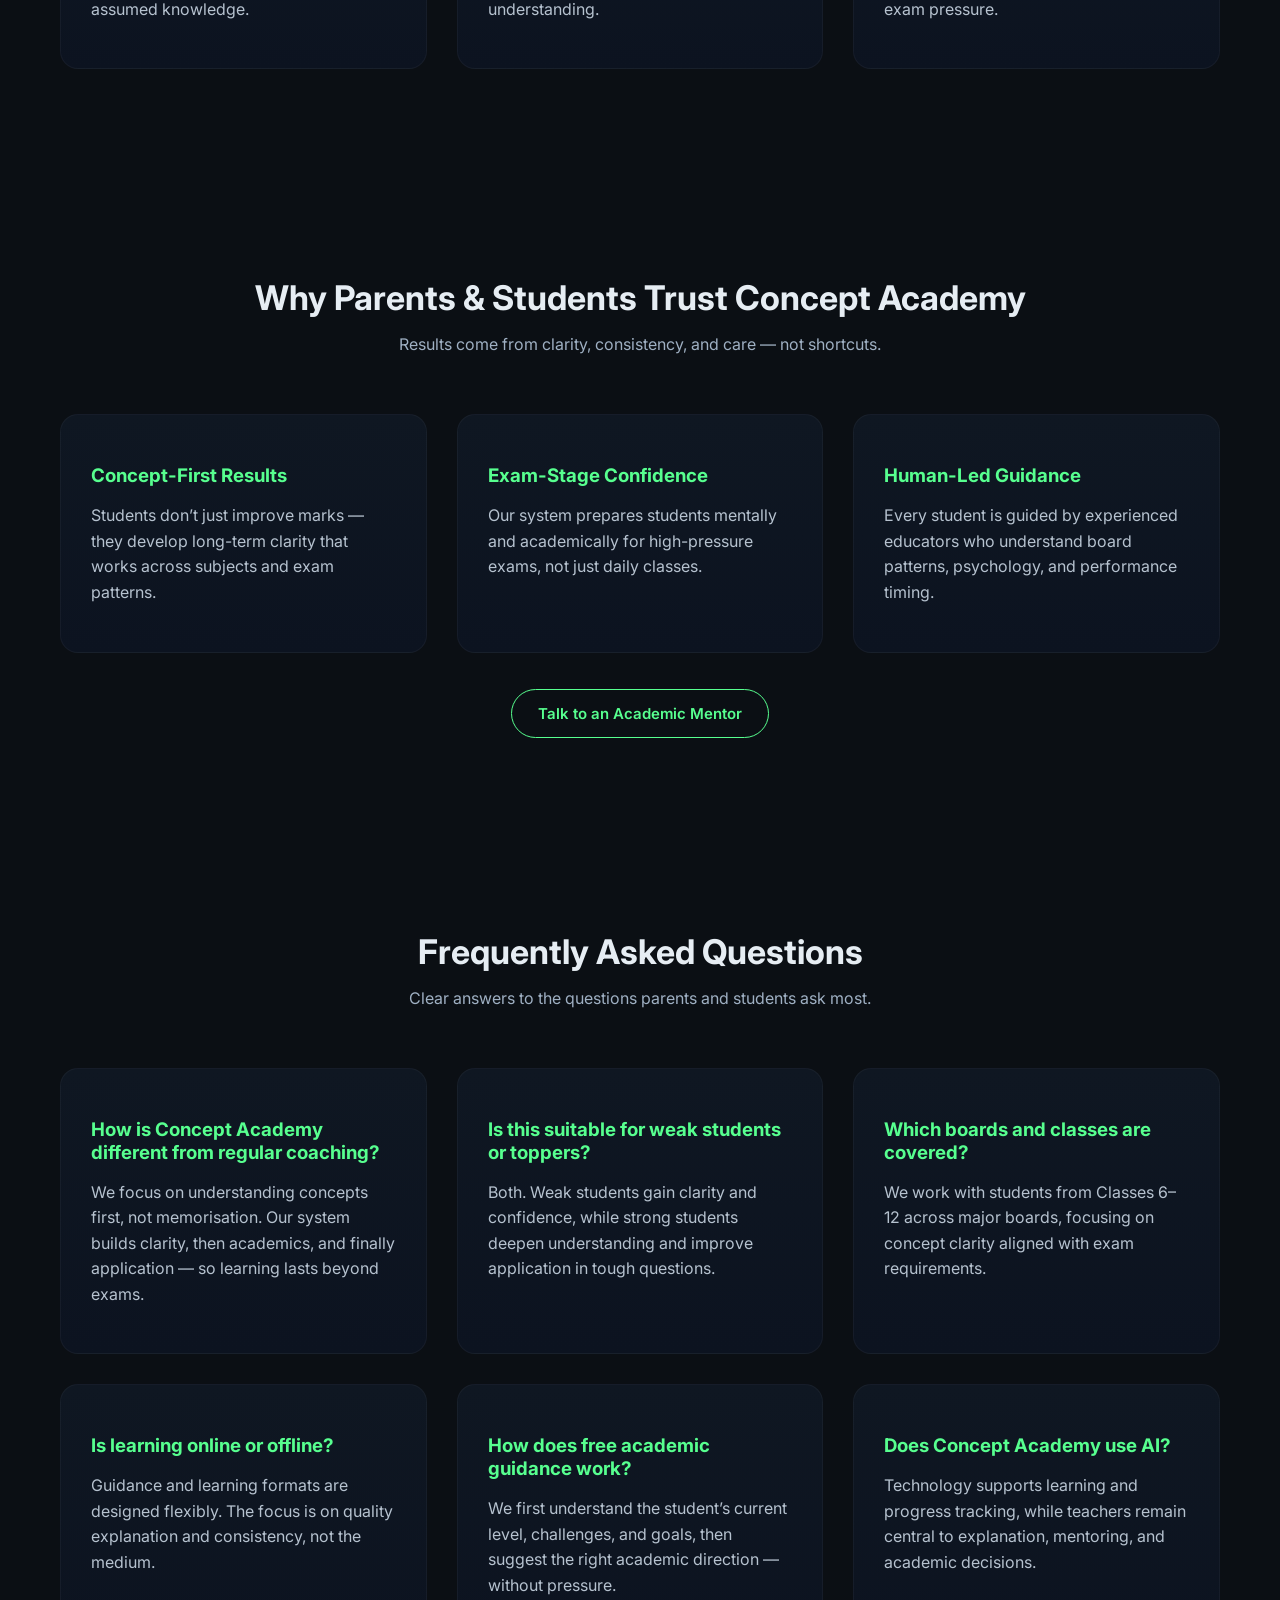
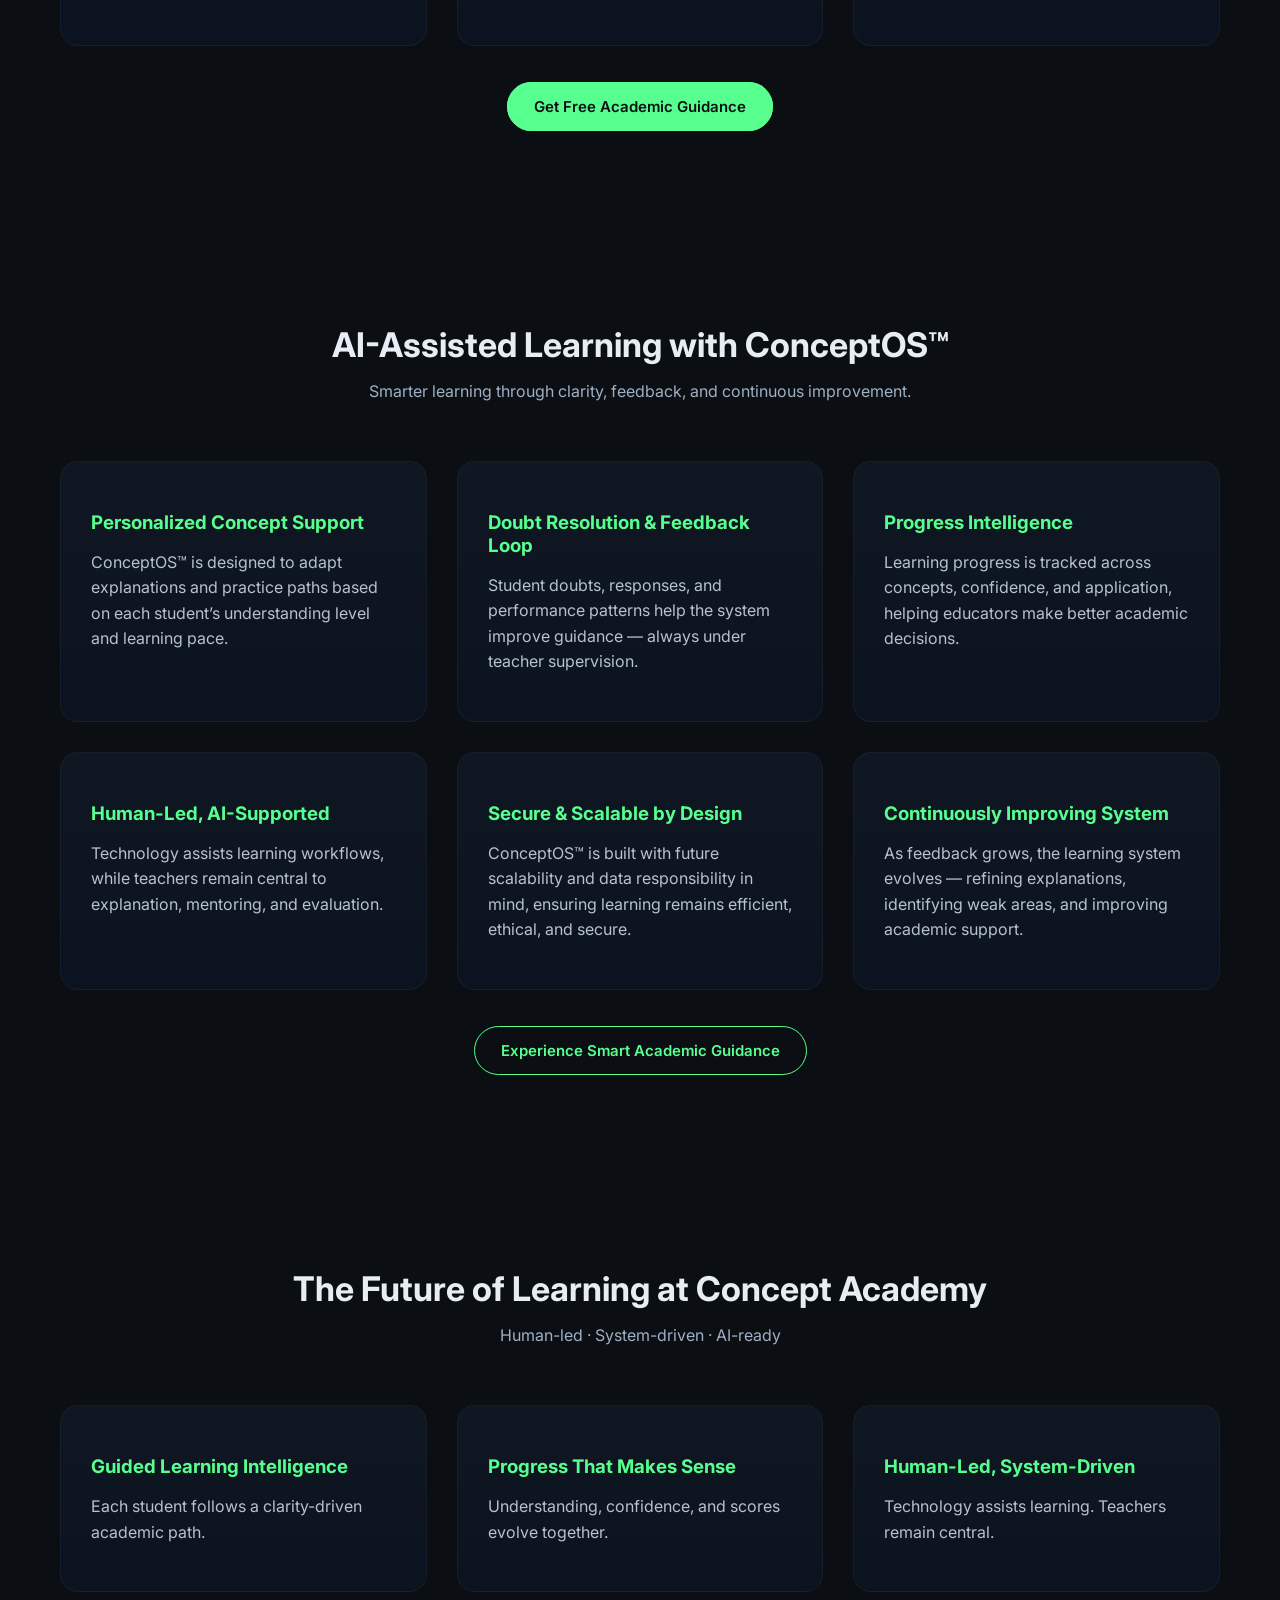
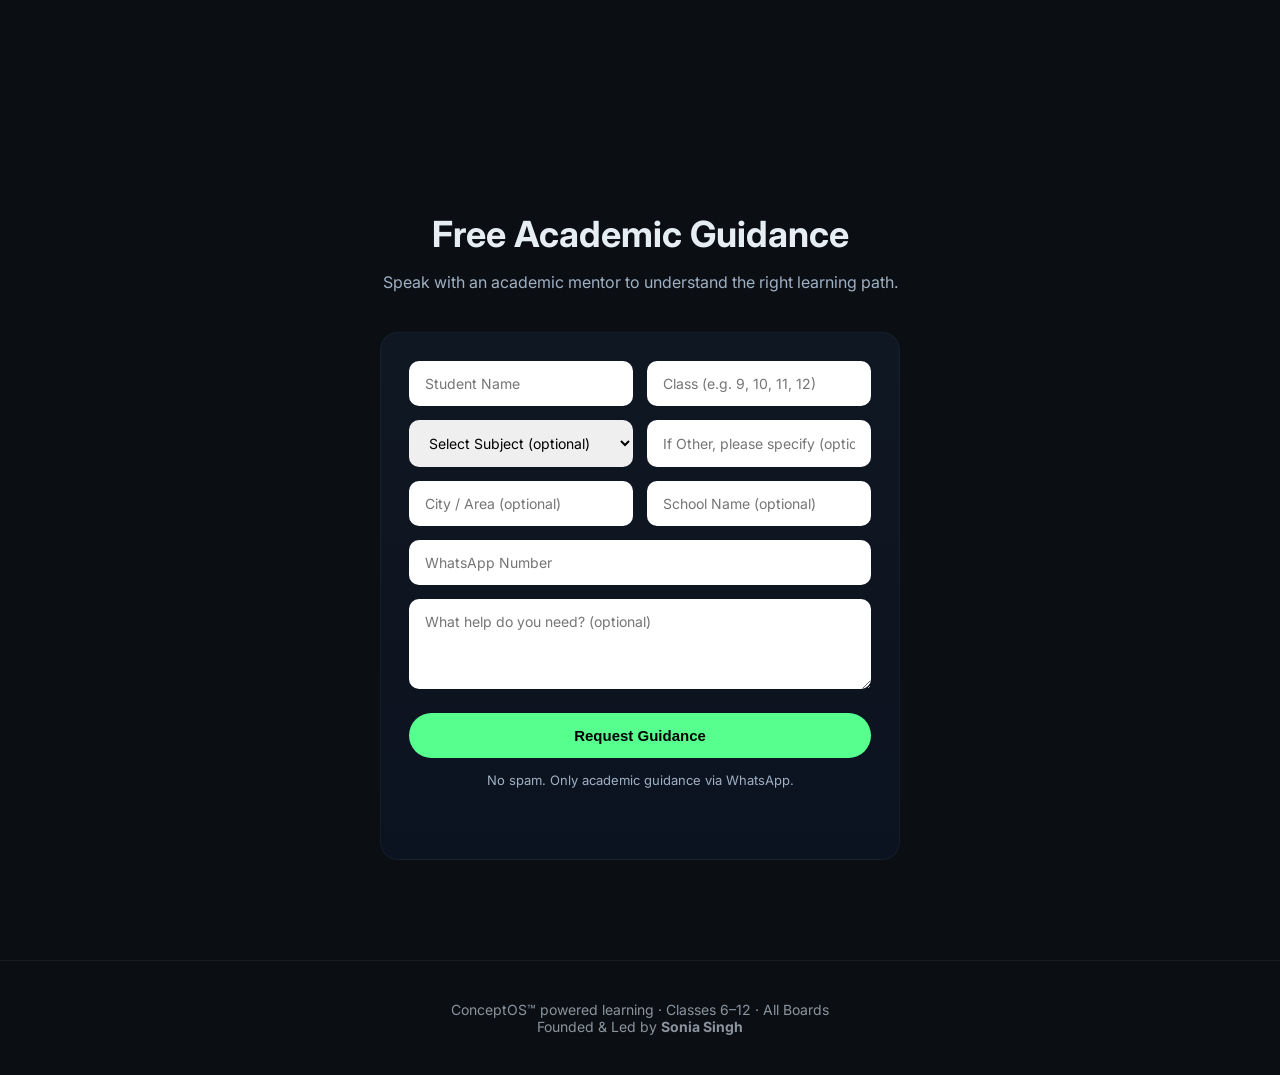
==== commit 81b6156b: "Fix HTML structure, restore CSS loading, finalize V3 UI (home, about, login)" ====
--- a/index.html
+++ b/index.html
@@ -1,170 +1,609 @@
 <!DOCTYPE html>
 <html lang="en">
 <head>
+  <meta charset="UTF-8">
+  <title>Concept Academy | Concept-First Learning for Classes 6–12</title>
+
+<meta name="description" content="Concept Academy delivers concept-first, system-driven education powered by ConceptOS™. Helping students of Classes 6–12 build clarity, confidence, and exam success." />
+
+<meta name="keywords" content="concept based learning, physics classes 9 to 12, board exam preparation, concept academy, ConceptOS learning system" />
+
+<meta name="author" content="Concept Academy" />
+
+<!-- Open Graph (Social + WhatsApp preview) -->
+<meta property="og:title" content="Concept Academy | Learn the Why Before the Formula" />
+<meta property="og:description" content="A concept-first, system-driven learning platform for Classes 6–12. Powered by ConceptOS™." />
+<meta property="og:type" content="website" />
+<meta property="og:url" content="https://your-domain.com" />
+
+<!-- Twitter -->
+<meta name="twitter:card" content="summary_large_image" />
+<meta name="twitter:title" content="Concept Academy | Concept-First Learning" />
+<meta name="twitter:description" content="Clarity-driven education for Classes 6–12 powered by ConceptOS™." />
+
   <meta charset="UTF-8" />
   <meta name="viewport" content="width=device-width, initial-scale=1.0" />
-  <title>Concept Academy | ConceptOS™</title>
-
-  <!-- V2 CSS -->
-  <link rel="stylesheet" href="main.css" />
+  <title>Concept Academy | Learn the Why</title>
+
+  <!-- SEO BASIC -->
+  <meta name="description" content="Concept Academy delivers concept-first, system-driven education powered by ConceptOS™ for Classes 6–12." />
+
+  <!-- MAIN CSS -->
+  <link rel="stylesheet" href="assets/css/main.css" />
+
+  <!-- FONT -->
+  <link rel="preconnect" href="https://fonts.googleapis.com">
+  <link rel="preconnect" href="https://fonts.gstatic.com" crossorigin>
+  <link href="https://fonts.googleapis.com/css2?family=Inter:wght@300;400;500;600;700&display=swap" rel="stylesheet">
+
+  <style>
+    body {
+      margin: 0;
+      font-family: 'Inter', sans-serif;
+      background: #0b0f14;
+      color: #e6edf3;
+    }
+
+    a { text-decoration: none; }
+
+    /* ---------- HEADER ---------- */
+    header {
+      padding: 22px 60px;
+      display: flex;
+      justify-content: space-between;
+      align-items: center;
+    }
+
+    .logo {
+      font-weight: 700;
+      font-size: 18px;
+      letter-spacing: 0.4px;
+    }
+
+    nav a {
+      margin-left: 28px;
+      font-weight: 500;
+      color: #c9d1d9;
+    }
+
+    nav a:hover {
+      color: #57ff8f;
+    }
+
+    /* ---------- HERO ---------- */
+    .hero {
+      padding: 90px 60px 120px;
+      display: grid;
+      grid-template-columns: 1.1fr 0.9fr;
+      gap: 60px;
+      align-items: center;
+    }
+
+    .hero-eyebrow {
+      color: #57ff8f;
+      font-size: 14px;
+      letter-spacing: 1px;
+      text-transform: uppercase;
+      margin-bottom: 14px;
+    }
+
+    .hero h1 {
+      font-size: 58px;
+      line-height: 1.15;
+      margin: 0 0 20px;
+      font-weight: 700;
+    }
+
+    .hero h1 span {
+      color: #57ff8f;
+    }
+
+    .hero-sub {
+      font-size: 18px;
+      color: #b6c2cf;
+      max-width: 520px;
+      margin-bottom: 36px;
+    }
+
+    .hero-cta {
+      display: flex;
+      gap: 16px;
+      flex-wrap: wrap;
+    }
+
+    .cta {
+      padding: 14px 26px;
+      border-radius: 999px;
+      font-weight: 600;
+      font-size: 15px;
+      border: 1px solid #57ff8f;
+      color: #57ff8f;
+      background: transparent;
+    }
+
+    .cta.primary {
+      background: #57ff8f;
+      color: #0b0f14;
+    }
+
+    /* ---------- HERO VISUAL ---------- */
+    .hero-visual {
+      display: flex;
+      justify-content: center;
+      align-items: center;
+    }
+
+    .core {
+      width: 260px;
+      height: 260px;
+      border-radius: 50%;
+      background: radial-gradient(circle, #57ff8f 0%, #1a7f4b 70%);
+      box-shadow: 0 0 80px rgba(87,255,143,0.4);
+      position: relative;
+    }
+
+    .core::before,
+    .core::after {
+      content: "";
+      position: absolute;
+      inset: -40px;
+      border-radius: 50%;
+      border: 1px dashed rgba(87,255,143,0.25);
+    }
+
+    .core::after {
+      inset: -70px;
+    }
+
+    .core-label {
+      position: absolute;
+      bottom: -38px;
+      width: 100%;
+      text-align: center;
+      font-size: 14px;
+      color: #9fb0c3;
+    }
+
+    /* ---------- SYSTEM SECTIONS ---------- */
+    section {
+      padding: 90px 60px;
+    }
+
+    .section-title {
+      text-align: center;
+      font-size: 34px;
+      margin-bottom: 14px;
+    }
+
+    .section-sub {
+      text-align: center;
+      color: #9fb0c3;
+      margin-bottom: 60px;
+    }
+
+    .grid-3 {
+      display: grid;
+      grid-template-columns: repeat(3, 1fr);
+      gap: 30px;
+    }
+
+    .card {
+      background: linear-gradient(180deg, #0f1722, #0c1320);
+      border-radius: 18px;
+      padding: 30px;
+      border: 1px solid rgba(255,255,255,0.04);
+    }
+
+    .card h3 {
+      color: #57ff8f;
+      margin-bottom: 10px;
+    }
+
+    .card p {
+      color: #b6c2cf;
+      line-height: 1.6;
+    }
+
+    /* ---------- CTA STRIP ---------- */
+    .cta-strip {
+      text-align: center;
+      padding: 80px 40px;
+      background: radial-gradient(circle at top, rgba(87,255,143,0.15), transparent 60%);
+    }
+
+    /* ---------- FOOTER ---------- */
+    footer {
+      padding: 40px;
+      text-align: center;
+      font-size: 14px;
+      color: #8b949e;
+      border-top: 1px solid rgba(255,255,255,0.06);
+    }
+
+    @media (max-width: 900px) {
+      .hero {
+        grid-template-columns: 1fr;
+        text-align: center;
+      }
+      .hero-cta {
+        justify-content: center;
+      }
+    }
+  </style>
 </head>
 
 <body>
 
-<!-- ================= HERO ================= -->
+<header>
+  <div class="logo">Concept Academy</div>
+  <nav>
+    <a href="about.html">About</a>
+    <a href="login.html">Login</a>
+    <a href="#guidance">Guidance</a>
+  </nav>
+</header>
+
+<!-- HERO -->
 <section class="hero">
-  <div class="hero-grid">
-
-    <div class="hero-text">
-      <p class="hero-eyebrow">Education · Re-engineered</p>
-
-      <h1>
-        Learn the <span>Why</span><br />
-        Before the Formula
-      </h1>
-
-      <p class="hero-subtext">
-        Powered by <strong>ConceptOS™</strong> — a concept-first learning system
-        for Classes 9–12.
-      </p>
-
-      <div class="hero-cta" style="display:flex; flex-wrap:wrap; gap:14px;">
-        <a href="#system" class="cta outline">Explore ConceptOS™</a>
-        <a href="#form" class="cta outline">Free Guidance</a>
-        <a href="about.html" class="cta outline">About</a>
-        <a href="login.html" class="cta outline">Login</a>
-      </div>
-    </div>
-
-    <div class="hero-visual">
-      <div class="core-system">
-        <div class="orbit orbit-1"><span class="planet"></span></div>
-        <div class="orbit orbit-2"><span class="planet"></span></div>
-        <div class="orbit orbit-3"><span class="planet"></span></div>
-
-        <div class="galaxy"></div>
-        <div class="core-circle"></div>
-        <span class="core-label">Concept Core</span>
-      </div>
-    </div>
-
-  </div>
-</section>
-
-<!-- ================= SYSTEM ================= -->
-<section id="system" class="system">
-  <h2>The ConceptOS™ Learning Engine</h2>
-  <p class="system-sub">Understanding first. Scores follow.</p>
-
-  <div class="system-grid">
-    <div class="glow-card">
+  <div>
+    <div class="hero-eyebrow">Education · Re-engineered</div>
+    <h1>Learn the <span>Why</span><br>Before the Formula</h1>
+    <p class="hero-sub">
+      Concept-first, system-driven learning powered by <strong>ConceptOS™</strong>
+      for Classes 6–12.
+    </p>
+
+    <div class="hero-cta">
+      <a href="#system" class="cta primary">Explore ConceptOS™</a>
+      <a href="#guidance" class="cta">Free Academic Guidance</a>
+    </div>
+  </div>
+
+<div class="hero-visual">
+  <svg width="420" height="420" viewBox="0 0 420 420" class="galaxy-svg">
+
+    <!-- ORBITS -->
+    <circle cx="210" cy="210" r="140" stroke="rgba(87,255,143,0.25)" stroke-dasharray="4 4" fill="none"/>
+    <circle cx="210" cy="210" r="165" stroke="rgba(87,255,143,0.25)" stroke-dasharray="4 4" fill="none"/>
+    <circle cx="210" cy="210" r="190" stroke="rgba(87,255,143,0.25)" stroke-dasharray="4 4" fill="none"/>
+
+    <!-- PLANET 1 -->
+    <circle cx="350" cy="210" r="5" fill="#57ff8f">
+      <animateTransform
+        attributeName="transform"
+        type="rotate"
+        from="0 210 210"
+        to="360 210 210"
+        dur="14s"
+        repeatCount="indefinite"/>
+    </circle>
+
+    <!-- PLANET 2 -->
+    <circle cx="375" cy="210" r="5" fill="#57ff8f">
+      <animateTransform
+        attributeName="transform"
+        type="rotate"
+        from="0 210 210"
+        to="360 210 210"
+        dur="20s"
+        repeatCount="indefinite"/>
+    </circle>
+
+    <!-- PLANET 3 -->
+    <circle cx="400" cy="210" r="5" fill="#57ff8f">
+      <animateTransform
+        attributeName="transform"
+        type="rotate"
+        from="0 210 210"
+        to="360 210 210"
+        dur="28s"
+        repeatCount="indefinite"/>
+    </circle>
+
+    <!-- CORE -->
+    <defs>
+      <radialGradient id="coreGlow">
+        <stop offset="0%" stop-color="#6dff9f"/>
+        <stop offset="100%" stop-color="#1f8f55"/>
+      </radialGradient>
+    </defs>
+
+    <circle cx="210" cy="210" r="120" fill="url(#coreGlow)"/>
+    <text x="210" y="355" text-anchor="middle" fill="#9fffc6" font-size="14">Concept Core</text>
+
+  </svg>
+</div>
+
+
+
+</section>
+
+<!-- SYSTEM -->
+<section id="system">
+  <h2 class="section-title">The ConceptOS™ Learning Engine</h2>
+  <p class="section-sub">Understanding first. Performance follows.</p>
+
+  <div class="grid-3">
+    <div class="card">
       <h3>Concept Core</h3>
-      <p>Build ideas from first principles.</p>
-    </div>
-    <div class="glow-card">
+      <p>Build ideas from first principles, not memorised shortcuts.</p>
+    </div>
+    <div class="card">
       <h3>Academic Layer</h3>
-      <p>Formulas, definitions, exam structure.</p>
-    </div>
-    <div class="glow-card">
+      <p>Structured formulas, definitions, and board-aligned patterns.</p>
+    </div>
+    <div class="card">
       <h3>Application Layer</h3>
-      <p>Logic, confidence, real-world clarity.</p>
-    </div>
-  </div>
-</section>
-
-<!-- ================= METHOD ================= -->
-<section class="method">
-  <h2>How We Explain Every Concept</h2>
-
-  <div class="method-grid">
-    <div class="glow-card">
-      <h3>Think from zero</h3>
-      <p>Simple language and relatable examples.</p>
-    </div>
-    <div class="glow-card">
-      <h3>Build academics</h3>
-      <p>Formulas and exam patterns.</p>
-    </div>
-    <div class="glow-card">
-      <h3>Apply smartly</h3>
-      <p>Logic behind every question.</p>
-    </div>
-  </div>
-</section>
-
-<!-- ================= FUTURE ================= -->
-<section class="system" style="padding-top:40px">
-  <h2>The Future of Learning at Concept Academy</h2>
-  <p class="system-sub">ConceptOS™ is designed to grow with the student.</p>
-
-  <div class="system-grid">
-    <div class="glow-card">
+      <p>Apply knowledge with confidence to real and exam-based problems.</p>
+    </div>
+  </div>
+</section>
+
+<!-- METHOD -->
+<section>
+  <h2 class="section-title">How We Teach Every Concept</h2>
+  <p class="section-sub">Clarity → Structure → Application</p>
+
+  <div class="grid-3">
+    <div class="card">
+      <h3>Think From Zero</h3>
+      <p>Simple language, relatable analogies, no assumed knowledge.</p>
+    </div>
+    <div class="card">
+      <h3>Build Academics</h3>
+      <p>Formulas and exam logic placed after understanding.</p>
+    </div>
+    <div class="card">
+      <h3>Apply Smartly</h3>
+      <p>Logic-driven solving that works under exam pressure.</p>
+    </div>
+  </div>
+</section>
+
+<!-- TRUST -->
+<section>
+  <h2 class="section-title">Why Parents & Students Trust Concept Academy</h2>
+  <p class="section-sub">
+    Results come from clarity, consistency, and care — not shortcuts.
+  </p>
+
+  <div class="grid-3">
+    <div class="card">
+      <h3>Concept-First Results</h3>
+      <p>
+        Students don’t just improve marks — they develop long-term clarity
+        that works across subjects and exam patterns.
+      </p>
+    </div>
+
+    <div class="card">
+      <h3>Exam-Stage Confidence</h3>
+      <p>
+        Our system prepares students mentally and academically for
+        high-pressure exams, not just daily classes.
+      </p>
+    </div>
+
+    <div class="card">
+      <h3>Human-Led Guidance</h3>
+      <p>
+        Every student is guided by experienced educators who understand
+        board patterns, psychology, and performance timing.
+      </p>
+    </div>
+  </div>
+
+  <div style="text-align:center; margin-top:50px;">
+    <a href="#guidance" class="cta">Talk to an Academic Mentor</a>
+  </div>
+</section>
+
+<!-- FAQ -->
+<section>
+  <h2 class="section-title">Frequently Asked Questions</h2>
+  <p class="section-sub">
+    Clear answers to the questions parents and students ask most.
+  </p>
+
+  <div class="grid-3">
+    <div class="card">
+      <h3>How is Concept Academy different from regular coaching?</h3>
+      <p>
+        We focus on understanding concepts first, not memorisation.
+        Our system builds clarity, then academics, and finally application —
+        so learning lasts beyond exams.
+      </p>
+    </div>
+
+    <div class="card">
+      <h3>Is this suitable for weak students or toppers?</h3>
+      <p>
+        Both. Weak students gain clarity and confidence, while strong students
+        deepen understanding and improve application in tough questions.
+      </p>
+    </div>
+
+    <div class="card">
+      <h3>Which boards and classes are covered?</h3>
+      <p>
+        We work with students from Classes 6–12 across major boards,
+        focusing on concept clarity aligned with exam requirements.
+      </p>
+    </div>
+
+    <div class="card">
+      <h3>Is learning online or offline?</h3>
+      <p>
+        Guidance and learning formats are designed flexibly.
+        The focus is on quality explanation and consistency,
+        not the medium.
+      </p>
+    </div>
+
+    <div class="card">
+      <h3>How does free academic guidance work?</h3>
+      <p>
+        We first understand the student’s current level, challenges,
+        and goals, then suggest the right academic direction —
+        without pressure.
+      </p>
+    </div>
+
+    <div class="card">
+      <h3>Does Concept Academy use AI?</h3>
+      <p>
+        Technology supports learning and progress tracking,
+        while teachers remain central to explanation, mentoring,
+        and academic decisions.
+      </p>
+    </div>
+  </div>
+
+  <div style="text-align:center; margin-top:50px;">
+    <a href="#guidance" class="cta primary">Get Free Academic Guidance</a>
+  </div>
+</section>
+
+<!-- AI ASSISTED LEARNING -->
+<section>
+  <h2 class="section-title">AI-Assisted Learning with ConceptOS™</h2>
+  <p class="section-sub">
+    Smarter learning through clarity, feedback, and continuous improvement.
+  </p>
+
+  <div class="grid-3">
+    <div class="card">
+      <h3>Personalized Concept Support</h3>
+      <p>
+        ConceptOS™ is designed to adapt explanations and practice paths
+        based on each student’s understanding level and learning pace.
+      </p>
+    </div>
+
+    <div class="card">
+      <h3>Doubt Resolution & Feedback Loop</h3>
+      <p>
+        Student doubts, responses, and performance patterns help the system
+        improve guidance — always under teacher supervision.
+      </p>
+    </div>
+
+    <div class="card">
+      <h3>Progress Intelligence</h3>
+      <p>
+        Learning progress is tracked across concepts, confidence, and application,
+        helping educators make better academic decisions.
+      </p>
+    </div>
+  </div>
+
+  <div class="grid-3" style="margin-top:30px;">
+    <div class="card">
+      <h3>Human-Led, AI-Supported</h3>
+      <p>
+        Technology assists learning workflows, while teachers remain central
+        to explanation, mentoring, and evaluation.
+      </p>
+    </div>
+
+    <div class="card">
+      <h3>Secure & Scalable by Design</h3>
+      <p>
+        ConceptOS™ is built with future scalability and data responsibility in mind,
+        ensuring learning remains efficient, ethical, and secure.
+      </p>
+    </div>
+
+    <div class="card">
+      <h3>Continuously Improving System</h3>
+      <p>
+        As feedback grows, the learning system evolves — refining explanations,
+        identifying weak areas, and improving academic support.
+      </p>
+    </div>
+  </div>
+
+  <div style="text-align:center; margin-top:50px;">
+    <a href="#guidance" class="cta">Experience Smart Academic Guidance</a>
+  </div>
+</section>
+
+<!-- FUTURE -->
+<section>
+  <h2 class="section-title">The Future of Learning at Concept Academy</h2>
+  <p class="section-sub">Human-led · System-driven · AI-ready</p>
+
+  <div class="grid-3">
+    <div class="card">
       <h3>Guided Learning Intelligence</h3>
-      <p>Each student follows a clarity-driven path instead of a one-size-fits-all routine.</p>
-    </div>
-
-    <div class="glow-card">
+      <p>Each student follows a clarity-driven academic path.</p>
+    </div>
+    <div class="card">
       <h3>Progress That Makes Sense</h3>
-      <p>Understanding, confidence, and performance evolve together — visibly.</p>
-    </div>
-
-    <div class="glow-card">
+      <p>Understanding, confidence, and scores evolve together.</p>
+    </div>
+    <div class="card">
       <h3>Human-Led, System-Driven</h3>
-      <p>Technology supports learning. Teachers remain at the core.</p>
-    </div>
-  </div>
-</section>
-<div style="text-align:center; padding:40px 0 20px;">
-  <a href="#form" class="cta outline">Get Free Academic Guidance</a>
-</div>
-
-
-<!-- ================= FORM ================= -->
-<section id="form" class="form-section">
+      <p>Technology assists learning. Teachers remain central.</p>
+    </div>
+  </div>
+</section>
+
+<!-- CTA -->
+<section id="guidance">
   <h2>Free Academic Guidance</h2>
-
-  <form id="leadForm">
-
-    <input id="name" placeholder="Student Name" required />
-
-    <input id="class" type="number" placeholder="Class (9–12)" required />
-
-    <!-- City & School -->
-    <div class="two-col">
-      <select id="city" required>
-        <option value="" disabled selected>Select City</option>
+  <p>Speak with an academic mentor to understand the right learning path.</p>
+
+  <form id="leadForm" class="card">
+
+    <div class="form-row">
+      <input type="text" placeholder="Student Name" required>
+      <input type="text" placeholder="Class (e.g. 9, 10, 11, 12)" required>
+    </div>
+
+    <div class="form-row">
+      <select>
+        <option value="">Select Subject (optional)</option>
+        <option>Physics</option>
+        <option>Chemistry</option>
+        <option>Maths</option>
+        <option>Biology</option>
+        <option>English</option>
+        <option>Hindi</option>
+        <option>Other</option>
       </select>
-
-      <select id="school" required>
-        <option value="" disabled selected>Select School</option>
-      </select>
-    </div>
-
-    <!-- Other inputs -->
-    <input id="cityOther" placeholder="Enter City" />
-    <input id="schoolOther" placeholder="Enter School" />
-
-    <select id="subject" required>
-      <option value="">Select Subject</option>
-      <option>Physics</option>
-      <option>Chemistry</option>
-      <option>Mathematics</option>
-      <option>Multiple Subjects</option>
-    </select>
-
-    <input id="phone" placeholder="WhatsApp Number" required />
-
-    <button type="submit">Request Callback</button>
+      <input type="text" placeholder="If Other, please specify (optional)">
+    </div>
+
+    <div class="form-row">
+      <input type="text" placeholder="City / Area (optional)">
+      <input type="text" placeholder="School Name (optional)">
+    </div>
+
+    <div class="form-row single">
+      <input id="whatsapp" type="tel" placeholder="WhatsApp Number" required>
+    </div>
+
+    <div class="form-row single">
+      <textarea placeholder="What help do you need? (optional)"></textarea>
+    </div>
+
+    <button type="submit" class="btn-primary">
+      Request Guidance
+    </button>
+
+    <p class="form-note">
+      No spam. Only academic guidance via WhatsApp.
+    </p>
+
   </form>
 </section>
 
-<!-- ================= FOOTER ================= -->
 <footer>
-  <p>ConceptOS™ powered learning · Classes 9–12 · All Boards</p>
-  <p class="owner">Founded and Led by <strong>Sonia Singh</strong></p>
+  ConceptOS™ powered learning · Classes 6–12 · All Boards<br>
+  Founded & Led by <strong>Sonia Singh</strong>
 </footer>
 
-<!-- V2 JS -->
-<script src="main.js"></script>
+<script src="assets/js/main.js"></script>
 </body>
 </html>
--- a/assets/css/main.css
+++ b/assets/css/main.css
@@ -0,0 +1,297 @@
+/* ================= BASE ================= */
+* {
+  box-sizing: border-box;
+}
+
+body {
+  margin: 0;
+  font-family: 'Inter', sans-serif;
+  background: #0b0f14;
+  color: #e6edf3;
+}
+
+/* ================= GALAXY SVG ================= */
+.galaxy-svg {
+  max-width: 100%;
+  height: auto;
+  filter: drop-shadow(0 0 40px rgba(87,255,143,0.6));
+}
+
+/* ================= CTA ================= */
+.cta {
+  padding: 14px 26px;
+  border-radius: 999px;
+  font-weight: 600;
+  border: 1px solid #57ff8f;
+  color: #57ff8f;
+  background: transparent;
+  cursor: pointer;
+}
+
+.cta.primary {
+  background: #57ff8f;
+  color: #0b0f14;
+}
+
+/* ================= CARDS ================= */
+.card {
+  background: linear-gradient(180deg, #0f1722, #0c1320);
+  border-radius: 18px;
+  padding: 30px;
+  border: 1px solid rgba(255,255,255,0.05);
+}
+
+/* ================= GUIDANCE SECTION ================= */
+#guidance {
+  padding: 100px 20px;
+  text-align: center;
+}
+
+#guidance h2 {
+  font-size: 36px;
+  margin-bottom: 10px;
+}
+
+#guidance p {
+  color: #9fb0c3;
+  margin-bottom: 40px;
+}
+
+/* ===== FORM CARD ===== */
+#leadForm {
+  max-width: 520px;
+  margin: 0 auto;
+  padding: 28px;
+}
+
+/* ===== FORM ROWS (THIS FIXES UX) ===== */
+.form-row {
+  display: grid;
+  grid-template-columns: 1fr 1fr;
+  gap: 14px;
+  margin-bottom: 14px;
+}
+
+.form-row.single {
+  grid-template-columns: 1fr;
+}
+
+/* ===== INPUTS ===== */
+#leadForm input,
+#leadForm select,
+#leadForm textarea {
+  width: 100%;
+  padding: 14px 16px;
+  border-radius: 10px;
+  border: none;
+  font-size: 14px;
+  font-family: inherit;
+}
+
+#leadForm textarea {
+  min-height: 90px;
+  resize: vertical;
+}
+
+/* ===== BUTTON ===== */
+.btn-primary {
+  width: 100%;
+  padding: 14px;
+  border-radius: 999px;
+  background: #57ff8f;
+  color: #000;
+  font-weight: 600;
+  border: none;
+  cursor: pointer;
+  font-size: 15px;
+  margin-top: 10px;
+}
+
+.btn-primary:hover {
+  filter: brightness(1.1);
+}
+
+.form-note {
+  margin-top: 12px;
+  font-size: 12px;
+  color: #9fb3c8;
+}
+
+/* ===== MOBILE ===== */
+@media (max-width: 640px) {
+  .form-row {
+    grid-template-columns: 1fr;
+  }
+}
+/* ===============================
+   ABOUT SECTION – V3
+   =============================== */
+
+.about-v3 {
+  padding: 90px 20px;
+  max-width: 1200px;
+  margin: auto;
+}
+
+.about-header {
+  text-align: center;
+  margin-bottom: 60px;
+}
+
+.about-header h2 {
+  font-size: 34px;
+  margin-bottom: 12px;
+}
+
+.about-sub {
+  color: #b7e9cc;
+  font-size: 16px;
+}
+
+.about-grid {
+  display: grid;
+  grid-template-columns: repeat(auto-fit, minmax(260px, 1fr));
+  gap: 28px;
+  margin-bottom: 90px;
+}
+
+.about-card {
+  background: linear-gradient(
+    180deg,
+    rgba(10,25,40,0.85),
+    rgba(5,15,25,0.9)
+  );
+  padding: 28px;
+  border-radius: 18px;
+  box-shadow: inset 0 0 0 1px rgba(87,255,143,0.08);
+}
+
+.about-card h3 {
+  color: #57ff8f;
+  margin-bottom: 12px;
+}
+
+.about-card p {
+  color: #e5fdf0;
+  font-size: 15px;
+  line-height: 1.6;
+}
+
+.about-card.highlight {
+  transform: translateY(-6px);
+  box-shadow:
+    0 20px 50px rgba(0,0,0,0.5),
+    inset 0 0 0 1px rgba(87,255,143,0.18);
+}
+
+/* FACULTY */
+
+.faculty-section {
+  text-align: center;
+}
+
+.faculty-title {
+  font-size: 28px;
+  margin-bottom: 8px;
+}
+
+.faculty-sub {
+  color: #b7e9cc;
+  margin-bottom: 40px;
+}
+
+.faculty-grid {
+  display: grid;
+  grid-template-columns: repeat(auto-fit, minmax(320px, 1fr));
+  gap: 30px;
+}
+
+.faculty-card {
+  background: linear-gradient(
+    180deg,
+    rgba(10,25,40,0.9),
+    rgba(5,15,25,0.95)
+  );
+  padding: 30px;
+  border-radius: 20px;
+  text-align: left;
+  box-shadow: inset 0 0 0 1px rgba(87,255,143,0.1);
+}
+
+.faculty-card h4 {
+  font-size: 20px;
+  margin-bottom: 4px;
+}
+
+.faculty-card span {
+  color: #57ff8f;
+  font-size: 13px;
+  display: block;
+  margin-bottom: 14px;
+}
+
+.faculty-card p {
+  font-size: 14.5px;
+  line-height: 1.6;
+  color: #e5fdf0;
+}
+/* ===============================
+   FORM LAYOUT – V3 STABLE
+   =============================== */
+
+.form-row {
+  display: grid;
+  grid-template-columns: 1fr 1fr;
+  gap: 14px;
+  margin-bottom: 14px;
+}
+
+.form-row.single {
+  grid-template-columns: 1fr;
+}
+
+#leadForm input,
+#leadForm select,
+#leadForm textarea {
+  width: 100%;
+  padding: 14px 16px;
+  border-radius: 10px;
+  border: none;
+  font-size: 14px;
+  font-family: inherit;
+}
+
+#leadForm textarea {
+  min-height: 90px;
+  resize: vertical;
+}
+
+.btn-primary {
+  width: 100%;
+  padding: 14px;
+  border-radius: 999px;
+  background: #57ff8f;
+  color: #000;
+  font-weight: 600;
+  border: none;
+  cursor: pointer;
+  font-size: 15px;
+  margin-top: 10px;
+}
+
+.btn-primary:hover {
+  filter: brightness(1.1);
+}
+
+.form-note {
+  margin-top: 12px;
+  font-size: 13px;
+  color: #9fb3c8;
+  text-align: center;
+}
+
+@media (max-width: 640px) {
+  .form-row {
+    grid-template-columns: 1fr;
+  }
+}
